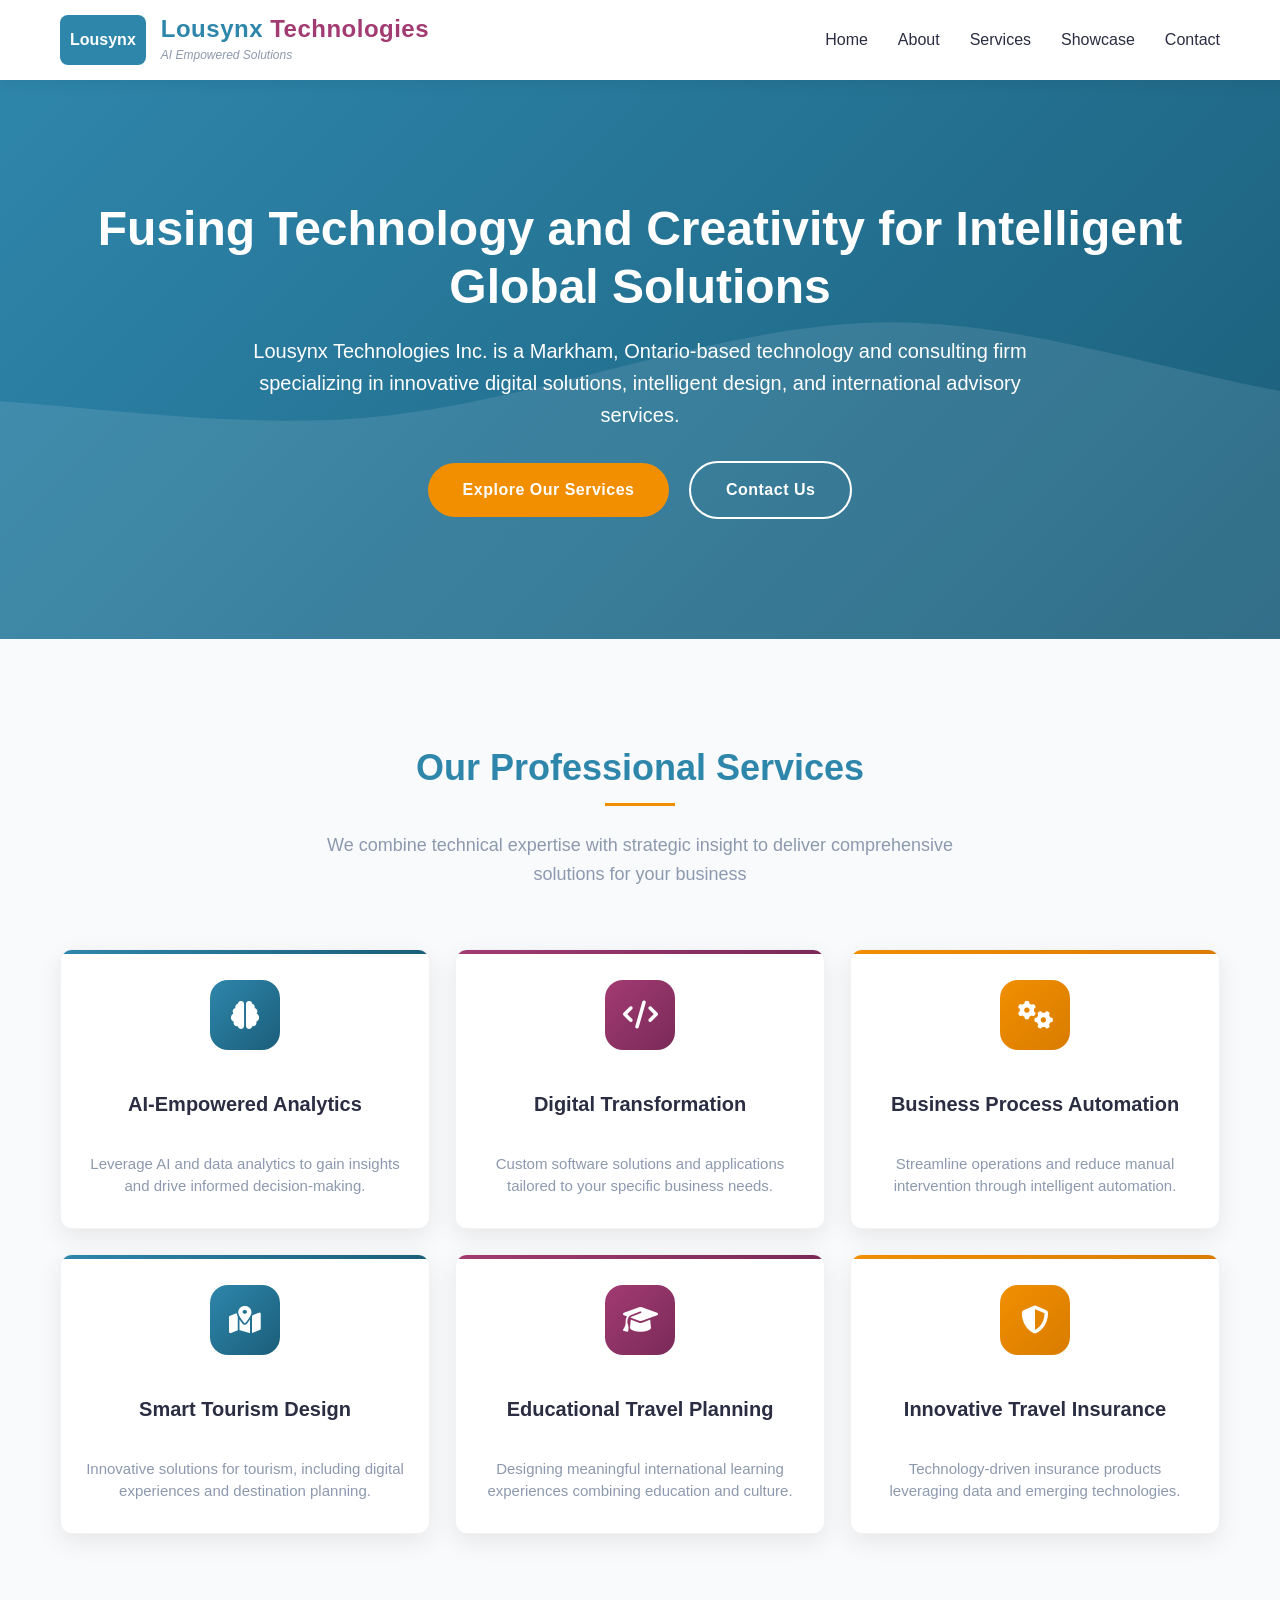
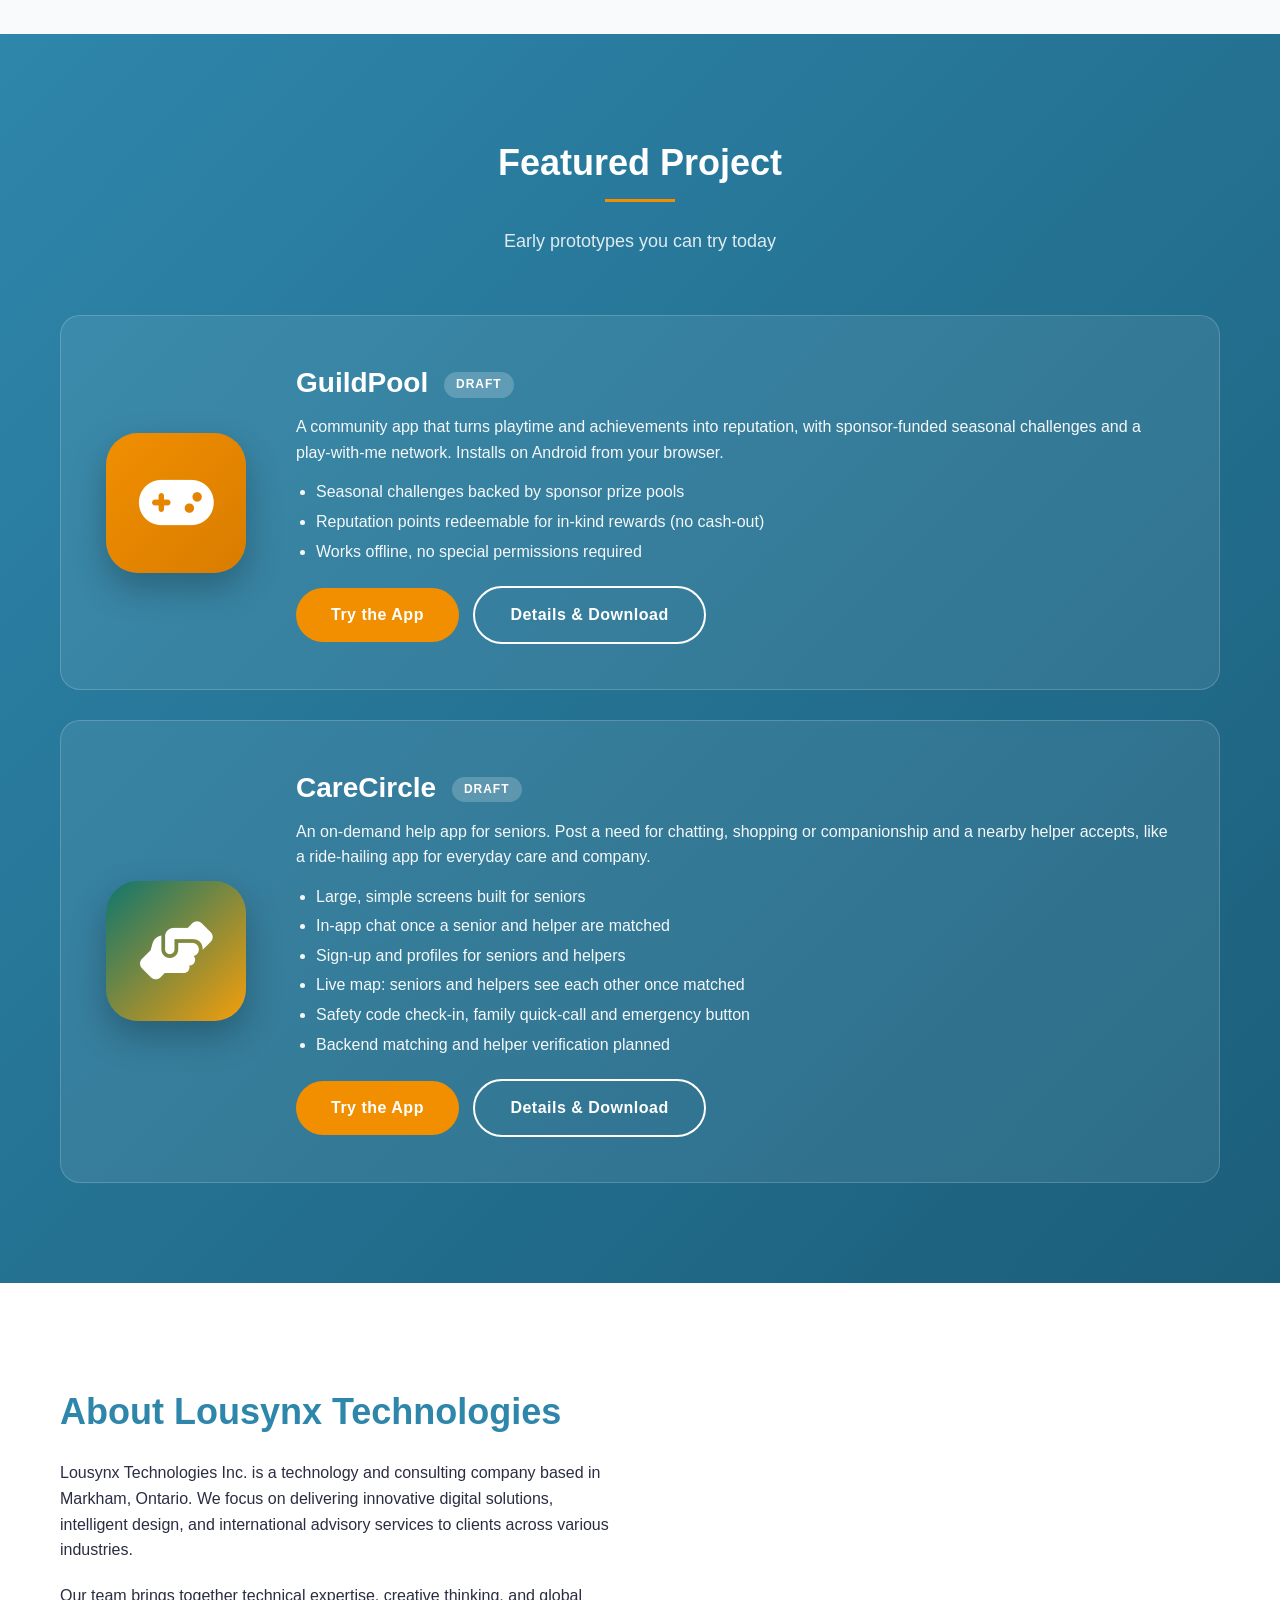
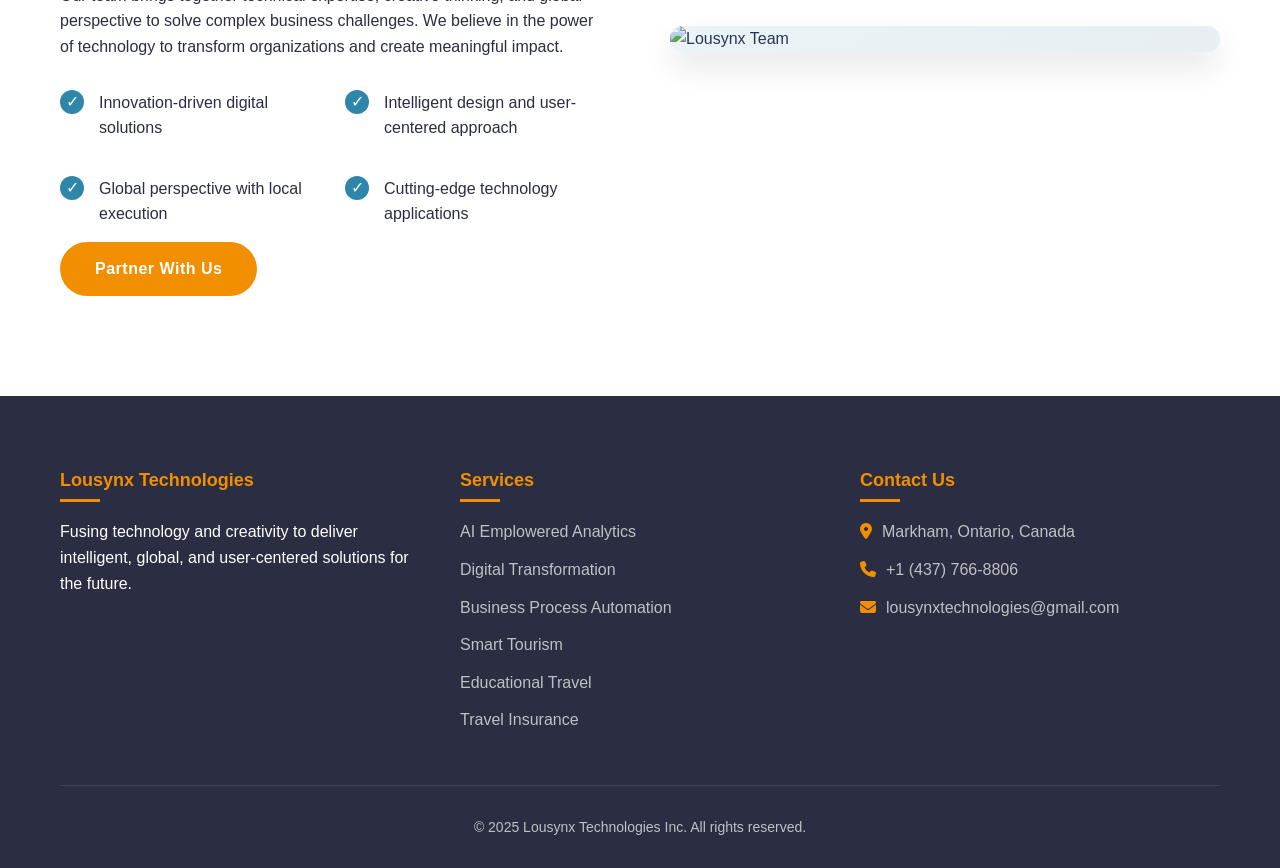
==== index.html @ e3c37345 "CareCircle: add in-app chat between matched seniors and helpers" ====
<!DOCTYPE html>
<html lang="en">
<head>
    <meta charset="UTF-8">
    <meta name="viewport" content="width=device-width, initial-scale=1.0">
    <title>Lousynx Technologies - Innovative Digital Solutions</title>
    <link rel="stylesheet" href="https://cdnjs.cloudflare.com/ajax/libs/font-awesome/6.4.0/css/all.min.css">
    <style>
        :root {
            --primary: #2E86AB;
            --secondary: #A23B72;
            --accent: #F18F01;
            --light: #F7F9FC;
            --dark: #2B2D42;
            --gray: #8D99AE;
            --gradient-1: linear-gradient(135deg, #2E86AB, #1B5E7A);
            --gradient-2: linear-gradient(135deg, #A23B72, #7A2A58);
            --gradient-3: linear-gradient(135deg, #F18F01, #D97C00);
        }
        
        * {
            margin: 0;
            padding: 0;
            box-sizing: border-box;
            font-family: 'Segoe UI', Tahoma, Geneva, Verdana, sans-serif;
        }
        
        body {
            color: var(--dark);
            background-color: var(--light);
            line-height: 1.6;
            overflow-x: hidden;
        }
        
        .container {
            max-width: 1200px;
            margin: 0 auto;
            padding: 0 20px;
        }
        
        /* Navigation */
        header {
            background-color: rgba(255, 255, 255, 0.95);
            box-shadow: 0 2px 15px rgba(0,0,0,0.08);
            position: sticky;
            top: 0;
            z-index: 100;
            backdrop-filter: blur(10px);
        }
        
        .navbar {
            display: flex;
            justify-content: space-between;
            align-items: center;
            padding: 15px 0;
        }
        
        .logo-container {
            display: flex;
            align-items: center;
        }
        
        .logo-img {
            height: 50px;
            width: auto;
            margin-right: 15px;
        }
        
        .logo-text {
            display: flex;
            flex-direction: column;
        }
        
        .logo-text h1 {
            font-size: 24px;
            font-weight: 700;
            color: var(--primary);
            letter-spacing: 0.5px;
            line-height: 1.2;
        }
        
        .logo-text span {
            color: var(--secondary);
        }
        
        .tagline {
            font-size: 12px;
            color: var(--gray);
            font-style: italic;
            margin-top: 2px;
        }
        
        .nav-links {
            display: flex;
            list-style: none;
        }
        
        .nav-links li {
            margin-left: 30px;
        }
        
        .nav-links a {
            text-decoration: none;
            color: var(--dark);
            font-weight: 500;
            transition: color 0.3s;
            position: relative;
        }
        
        .nav-links a:hover {
            color: var(--primary);
        }
        
        .nav-links a::after {
            content: '';
            position: absolute;
            width: 0;
            height: 2px;
            bottom: -5px;
            left: 0;
            background-color: var(--accent);
            transition: width 0.3s;
        }
        
        .nav-links a:hover::after {
            width: 100%;
        }
        
        /* Hero Section */
        .hero {
            background: linear-gradient(135deg, var(--primary), #1B5E7A);
            color: white;
            padding: 120px 0;
            text-align: center;
            position: relative;
            overflow: hidden;
        }
        
        .hero::before {
            content: '';
            position: absolute;
            top: 0;
            left: 0;
            width: 100%;
            height: 100%;
            background: url('data:image/svg+xml;utf8,<svg xmlns="http://www.w3.org/2000/svg" viewBox="0 0 1440 320"><path fill="%23ffffff" fill-opacity="0.1" d="M0,224L48,213.3C96,203,192,181,288,181.3C384,181,480,203,576,192C672,181,768,139,864,138.7C960,139,1056,181,1152,186.7C1248,192,1344,160,1392,144L1440,128L1440,320L1392,320C1344,320,1248,320,1152,320C1056,320,960,320,864,320C768,320,672,320,576,320C480,320,384,320,288,320C192,320,96,320,48,320L0,320Z"></path></svg>');
            background-size: cover;
            background-position: center;
        }
        
        .hero-content {
            position: relative;
            z-index: 2;
        }
        
        .hero h2 {
            font-size: 48px;
            margin-bottom: 20px;
            line-height: 1.2;
            font-weight: 700;
        }
        
        .hero p {
            font-size: 20px;
            max-width: 800px;
            margin: 0 auto 30px;
            font-weight: 300;
        }
        
        .btn {
            display: inline-block;
            background-color: var(--accent);
            color: white;
            padding: 14px 35px;
            border-radius: 30px;
            text-decoration: none;
            font-weight: 600;
            transition: all 0.3s;
            letter-spacing: 0.5px;
            border: none;
            cursor: pointer;
        }
        
        .btn:hover {
            background-color: #D97C00;
            transform: translateY(-3px);
            box-shadow: 0 10px 20px rgba(0,0,0,0.2);
        }
        
        .btn-outline {
            background-color: transparent;
            border: 2px solid white;
            margin-left: 15px;
        }
        
        .btn-outline:hover {
            background-color: white;
            color: var(--primary);
        }
        
        /* Services Section */
        .services-section {
            padding: 100px 0;
            background-color: #f8fafc;
        }
        
        .section-title {
            text-align: center;
            margin-bottom: 60px;
        }
        
        .section-title h2 {
            font-size: 36px;
            color: var(--primary);
            margin-bottom: 15px;
            position: relative;
            display: inline-block;
        }
        
        .section-title h2::after {
            content: '';
            position: absolute;
            width: 70px;
            height: 3px;
            background-color: var(--accent);
            bottom: -10px;
            left: 50%;
            transform: translateX(-50%);
        }
        
        .section-title p {
            color: var(--gray);
            max-width: 700px;
            margin: 20px auto 0;
            font-size: 18px;
        }
        
        .services-grid {
            display: grid;
            grid-template-columns: repeat(auto-fit, minmax(280px, 1fr));
            gap: 25px;
        }
        
        .service-card {
            background: white;
            border-radius: 12px;
            padding: 30px 25px;
            box-shadow: 0 8px 25px rgba(0,0,0,0.08);
            transition: all 0.4s ease;
            position: relative;
            overflow: hidden;
            border: 1px solid rgba(0,0,0,0.05);
            text-align: center;
            height: 280px;
            display: flex;
            flex-direction: column;
            justify-content: space-between;
        }
        
        .service-card::before {
            content: '';
            position: absolute;
            top: 0;
            left: 0;
            width: 100%;
            height: 4px;
            background: var(--gradient-1);
        }
        
        .service-card:nth-child(2)::before {
            background: var(--gradient-2);
        }
        
        .service-card:nth-child(3)::before {
            background: var(--gradient-3);
        }
        
        .service-card:nth-child(4)::before {
            background: var(--gradient-1);
        }
        
        .service-card:nth-child(5)::before {
            background: var(--gradient-2);
        }
        
        .service-card:nth-child(6)::before {
            background: var(--gradient-3);
        }
        
        .service-card:hover {
            transform: translateY(-10px);
            box-shadow: 0 15px 35px rgba(0,0,0,0.15);
        }
        
        .service-icon {
            width: 70px;
            height: 70px;
            border-radius: 18px;
            display: flex;
            align-items: center;
            justify-content: center;
            margin: 0 auto 20px;
            background: var(--gradient-1);
            color: white;
            font-size: 28px;
        }
        
        .service-card:nth-child(2) .service-icon {
            background: var(--gradient-2);
        }
        
        .service-card:nth-child(3) .service-icon {
            background: var(--gradient-3);
        }
        
        .service-card:nth-child(4) .service-icon {
            background: var(--gradient-1);
        }
        
        .service-card:nth-child(5) .service-icon {
            background: var(--gradient-2);
        }
        
        .service-card:nth-child(6) .service-icon {
            background: var(--gradient-3);
        }
        
        .service-card h3 {
            font-size: 20px;
            color: var(--dark);
            margin-bottom: 15px;
        }
        
        .service-card p {
            color: var(--gray);
            font-size: 15px;
            line-height: 1.5;
        }
        
        /* Showcase Section */
        .showcase-section {
            padding: 100px 0;
            background: var(--gradient-1);
            color: white;
        }

        .showcase-card {
            display: flex;
            align-items: center;
            gap: 50px;
            background: rgba(255,255,255,0.08);
            border: 1px solid rgba(255,255,255,0.18);
            border-radius: 20px;
            padding: 45px;
        }

        .showcase-icon {
            flex: 0 0 140px;
            height: 140px;
            border-radius: 32px;
            background: var(--gradient-3);
            display: flex;
            align-items: center;
            justify-content: center;
            font-size: 60px;
            box-shadow: 0 15px 35px rgba(0,0,0,0.25);
        }

        .showcase-card + .showcase-card { margin-top: 30px; }
        .showcase-icon.alt { background: linear-gradient(135deg, #0f766e, #f59e0b); }

        .showcase-text h3 { font-size: 28px; margin-bottom: 8px; }
        .showcase-text .badge {
            display: inline-block;
            font-size: 12px;
            padding: 3px 12px;
            border-radius: 20px;
            background: rgba(255,255,255,0.2);
            margin-left: 8px;
            vertical-align: middle;
            letter-spacing: 1px;
        }
        .showcase-text p { margin-bottom: 14px; opacity: 0.95; }
        .showcase-text ul { margin: 0 0 22px 20px; opacity: 0.95; }
        .showcase-text li { margin-bottom: 4px; }
        .showcase-text .btn-outline { margin-left: 10px; }

        @media (max-width: 768px) {
            .showcase-card { flex-direction: column; text-align: center; padding: 30px 22px; gap: 25px; }
            .showcase-text ul { text-align: left; }
            .showcase-text .btn-outline { margin: 10px 0 0; }
        }

        /* About Section */
        .about-section {
            background-color: white;
            padding: 100px 0;
        }
        
        .about-content {
            display: grid;
            grid-template-columns: 1fr 1fr;
            gap: 60px;
            align-items: center;
        }
        
        .about-text h2 {
            font-size: 36px;
            color: var(--primary);
            margin-bottom: 20px;
        }
        
        .about-text p {
            margin-bottom: 20px;
            color: var(--dark);
        }
        
        .about-features {
            margin-top: 30px;
            display: grid;
            grid-template-columns: repeat(2, 1fr);
            gap: 20px;
        }
        
        .feature-item {
            display: flex;
            align-items: flex-start;
            margin-bottom: 15px;
        }
        
        .feature-icon {
            background-color: var(--primary);
            color: white;
            width: 24px;
            height: 24px;
            border-radius: 50%;
            display: flex;
            align-items: center;
            justify-content: center;
            margin-right: 15px;
            flex-shrink: 0;
        }
        
        .about-image {
            border-radius: 16px;
            overflow: hidden;
            box-shadow: 0 15px 30px rgba(0,0,0,0.1);
            position: relative;
        }
        
        .about-image::before {
            content: '';
            position: absolute;
            top: 0;
            left: 0;
            width: 100%;
            height: 100%;
            background: var(--gradient-1);
            opacity: 0.1;
            z-index: 1;
        }
        
        .about-image img {
            width: 100%;
            height: auto;
            display: block;
            transition: transform 0.5s;
        }
        
        .about-image:hover img {
            transform: scale(1.05);
        }
        
        /* Footer */
        footer {
            background-color: var(--dark);
            color: white;
            padding: 70px 0 30px;
        }
        
        .footer-content {
            display: grid;
            grid-template-columns: repeat(auto-fit, minmax(200px, 1fr));
            gap: 40px;
            margin-bottom: 40px;
        }
        
        .footer-column h3 {
            font-size: 18px;
            margin-bottom: 25px;
            position: relative;
            color: var(--accent);
        }
        
        .footer-column h3::after {
            content: '';
            position: absolute;
            left: 0;
            bottom: -8px;
            width: 40px;
            height: 3px;
            background-color: var(--accent);
        }
        
        .footer-column ul {
            list-style: none;
        }
        
        .footer-column ul li {
            margin-bottom: 12px;
        }
        
        .footer-column a {
            color: #bdc1c6;
            text-decoration: none;
            transition: color 0.3s;
        }
        
        .footer-column a:hover {
            color: white;
        }
        
        .contact-info {
            color: #bdc1c6;
        }
        
        .contact-info li {
            display: flex;
            align-items: flex-start;
        }
        
        .contact-icon {
            margin-right: 10px;
            color: var(--accent);
        }
        
        .social-links {
            display: flex;
            margin-top: 20px;
        }
        
        .social-links a {
            display: flex;
            align-items: center;
            justify-content: center;
            width: 36px;
            height: 36px;
            border-radius: 50%;
            background-color: rgba(255,255,255,0.1);
            margin-right: 10px;
            transition: all 0.3s;
        }
        
        .social-links a:hover {
            background-color: var(--accent);
            transform: translateY(-3px);
        }
        
        .copyright {
            text-align: center;
            padding-top: 30px;
            border-top: 1px solid rgba(255,255,255,0.1);
            color: #bdc1c6;
            font-size: 14px;
        }
        
        /* Responsive Design */
        @media (max-width: 1200px) {
            .services-grid {
                grid-template-columns: repeat(3, 1fr);
            }
        }
        
        @media (max-width: 992px) {
            .about-content {
                grid-template-columns: 1fr;
                gap: 40px;
            }
            
            .about-image {
                order: -1;
            }
            
            .services-grid {
                grid-template-columns: repeat(2, 1fr);
            }
        }
        
        @media (max-width: 768px) {
            .navbar {
                flex-direction: column;
            }
            
            .logo-container {
                margin-bottom: 15px;
            }
            
            .nav-links {
                margin-top: 15px;
                flex-wrap: wrap;
                justify-content: center;
            }
            
            .nav-links li {
                margin: 0 10px 10px;
            }
            
            .hero h2 {
                font-size: 36px;
            }
            
            .hero p {
                font-size: 18px;
            }
            
            .btn-container {
                display: flex;
                flex-direction: column;
                align-items: center;
            }
            
            .btn-outline {
                margin-left: 0;
                margin-top: 15px;
            }
            
            .services-grid {
                grid-template-columns: 1fr;
            }
            
            .about-features {
                grid-template-columns: 1fr;
            }
            
            .service-card {
                height: auto;
                min-height: 260px;
            }
        }
    </style>
</head>
<body>
    <!-- Navigation -->
    <header>
        <div class="container">
            <nav class="navbar">
                <div class="logo-container">
                    <!-- Logo placeholder - replace with your actual logo -->
                    <div class="logo-img" style="background-color: var(--primary); color: white; display: flex; align-items: center; justify-content: center; font-weight: bold; border-radius: 8px;">
                        <!-- This is a placeholder for your logo -->
                        <span style="padding: 10px;">Lousynx</span>
                    </div>
                    <div class="logo-text">
                        <h1>Lousynx <span>Technologies</span></h1>
                        <div class="tagline">AI Empowered Solutions</div>
                    </div>
                </div>
                <ul class="nav-links">
                    <li><a href="#home">Home</a></li>
                    <li><a href="#about">About</a></li>
                    <li><a href="#services">Services</a></li>
                    <li><a href="#showcase">Showcase</a></li>
                    <li><a href="#contact">Contact</a></li>
                </ul>
            </nav>
        </div>
    </header>

    <!-- Hero Section -->
    <section class="hero" id="home">
        <div class="container">
            <div class="hero-content">
                <h2>Fusing Technology and Creativity for Intelligent Global Solutions</h2>
                <p>Lousynx Technologies Inc. is a Markham, Ontario-based technology and consulting firm specializing in innovative digital solutions, intelligent design, and international advisory services.</p>
                <div class="btn-container">
                    <a href="#services" class="btn">Explore Our Services</a>
                    <a href="#contact" class="btn btn-outline">Contact Us</a>
                </div>
            </div>
        </div>
    </section>

    <!-- Services Section -->
    <section class="services-section" id="services">
        <div class="container">
            <div class="section-title">
                <h2>Our Professional Services</h2>
                <p>We combine technical expertise with strategic insight to deliver comprehensive solutions for your business</p>
            </div>
            <div class="services-grid">
                  <div class="service-card">
                    <div class="service-icon">
                        <i class="fas fa-brain"></i>
                    </div>
                    <h3>AI-Empowered Analytics</h3>
                    <p>Leverage AI and data analytics to gain insights and drive informed decision-making.</p>
                </div>               

                <div class="service-card">
                    <div class="service-icon">
                        <i class="fas fa-code"></i>
                    </div>
                    <h3>Digital Transformation</h3>
                    <p>Custom software solutions and applications tailored to your specific business needs.</p>
                </div>
                <div class="service-card">
                    <div class="service-icon">
                        <i class="fas fa-cogs"></i>
                    </div>
                    <h3>Business Process Automation</h3>
                    <p>Streamline operations and reduce manual intervention through intelligent automation.</p>
                </div>
               
                <div class="service-card">
                    <div class="service-icon">
                        <i class="fas fa-map-marked-alt"></i>
                    </div>
                    <h3>Smart Tourism Design</h3>
                    <p>Innovative solutions for tourism, including digital experiences and destination planning.</p>
                </div>
                <div class="service-card">
                    <div class="service-icon">
                        <i class="fas fa-graduation-cap"></i>
                    </div>
                    <h3>Educational Travel Planning</h3>
                    <p>Designing meaningful international learning experiences combining education and culture.</p>
                </div>
                <div class="service-card">
                    <div class="service-icon">
                        <i class="fas fa-shield-alt"></i>
                    </div>
                    <h3>Innovative Travel Insurance</h3>
                    <p>Technology-driven insurance products leveraging data and emerging technologies.</p>
                </div>
            </div>
        </div>
    </section>

    <!-- Showcase Section -->
    <section class="showcase-section" id="showcase">
        <div class="container">
            <div class="section-title">
                <h2 style="color:white">Featured Project</h2>
                <p style="color:rgba(255,255,255,0.85)">Early prototypes you can try today</p>
            </div>
            <div class="showcase-card">
                <div class="showcase-icon"><i class="fas fa-gamepad"></i></div>
                <div class="showcase-text">
                    <h3>GuildPool <span class="badge">DRAFT</span></h3>
                    <p>A community app that turns playtime and achievements into reputation, with sponsor-funded seasonal challenges and a play-with-me network. Installs on Android from your browser.</p>
                    <ul>
                        <li>Seasonal challenges backed by sponsor prize pools</li>
                        <li>Reputation points redeemable for in-kind rewards (no cash-out)</li>
                        <li>Works offline, no special permissions required</li>
                    </ul>
                    <a href="guildpool/app.html" class="btn">Try the App</a>
                    <a href="guildpool/" class="btn btn-outline">Details &amp; Download</a>
                </div>
            </div>
            <div class="showcase-card">
                <div class="showcase-icon alt"><i class="fas fa-hands-helping"></i></div>
                <div class="showcase-text">
                    <h3>CareCircle <span class="badge">DRAFT</span></h3>
                    <p>An on-demand help app for seniors. Post a need for chatting, shopping or companionship and a nearby helper accepts, like a ride-hailing app for everyday care and company.</p>
                    <ul>
                        <li>Large, simple screens built for seniors</li>
                        <li>In-app chat once a senior and helper are matched</li>
                        <li>Sign-up and profiles for seniors and helpers</li>
                        <li>Live map: seniors and helpers see each other once matched</li>
                        <li>Safety code check-in, family quick-call and emergency button</li>
                        <li>Backend matching and helper verification planned</li>
                    </ul>
                    <a href="carecircle/app.html" class="btn">Try the App</a>
                    <a href="carecircle/" class="btn btn-outline">Details &amp; Download</a>
                </div>
            </div>
        </div>
    </section>

    <!-- About Section -->
    <section class="about-section" id="about">
        <div class="container">
            <div class="about-content">
                <div class="about-text">
                    <h2>About Lousynx Technologies</h2>
                    <p>Lousynx Technologies Inc. is a technology and consulting company based in Markham, Ontario. We focus on delivering innovative digital solutions, intelligent design, and international advisory services to clients across various industries.</p>
                    <p>Our team brings together technical expertise, creative thinking, and global perspective to solve complex business challenges. We believe in the power of technology to transform organizations and create meaningful impact.</p>
                    
                    <div class="about-features">
                        <div class="feature-item">
                            <div class="feature-icon">✓</div>
                            <div>Innovation-driven digital solutions</div>
                        </div>
                        <div class="feature-item">
                            <div class="feature-icon">✓</div>
                            <div>Intelligent design and user-centered approach</div>
                        </div>
                        <div class="feature-item">
                            <div class="feature-icon">✓</div>
                            <div>Global perspective with local execution</div>
                        </div>
                        <div class="feature-item">
                            <div class="feature-icon">✓</div>
                            <div>Cutting-edge technology applications</div>
                        </div>
                    </div>
                    
                    <a href="#contact" class="btn">Partner With Us</a>
                </div>
                <div class="about-image">
                    <img src="https://images.unsplash.com/photo-1522071820081-009f0129c71c?ixlib=rb-4.0.3&ixid=M3wxMjA3fDB8MHxwaG90by1wYWdlfHx8fGVufDB8fHx8fA%3D%3D&auto=format&fit=crop&w=1200&q=80" alt="Lousynx Team">
                </div>
            </div>
        </div>
    </section>

    <!-- Footer -->
    <footer id="contact">
        <div class="container">
            <div class="footer-content">
                <div class="footer-column">
                    <h3>Lousynx Technologies</h3>
                    <p>Fusing technology and creativity to deliver intelligent, global, and user-centered solutions for the future.</p>
                  <!-- 暂时隐藏social links
                          <div class="social-links">
                         <a href="#"><i class="fab fa-linkedin-in"></i></a>
                         <a href="#"><i class="fab fa-twitter"></i></a>
                         <a href="#"><i class="fab fa-facebook-f"></i></a>
                        <a href="#"><i class="fab fa-instagram"></i></a>
                    </div>
                 -->
                </div>
                <div class="footer-column">
                    <h3>Services</h3>
                    <ul>
                        <li><a href="#">AI Emplowered Analytics</a></li>
                       <li><a href="#">Digital Transformation</a></li>
                        <li><a href="#">Business Process Automation</a></li>                        
                        <li><a href="#">Smart Tourism</a></li>
                        <li><a href="#">Educational Travel</a></li>
                        <li><a href="#">Travel Insurance</a></li>
                    </ul>
                </div>
                <div class="footer-column">
                    <h3>Contact Us</h3>
                    <ul class="contact-info">
                        <li>
                            <span class="contact-icon"><i class="fas fa-map-marker-alt"></i></span>
                            <span>Markham, Ontario, Canada</span>
                        </li>
                        <li>
                            <span class="contact-icon"><i class="fas fa-phone"></i></span>
                            <span>+1 (437) 766-8806</span>
                        </li>
                        <li>
                            <span class="contact-icon"><i class="fas fa-envelope"></i></span>
                            <span>lousynxtechnologies@gmail.com</span>
                        </li>
                    </ul>
                </div>
            </div>
            <div class="copyright">
                <p>&copy; 2025 Lousynx Technologies Inc. All rights reserved.</p>
            </div>
        </div>
    </footer>
</body>
</html>
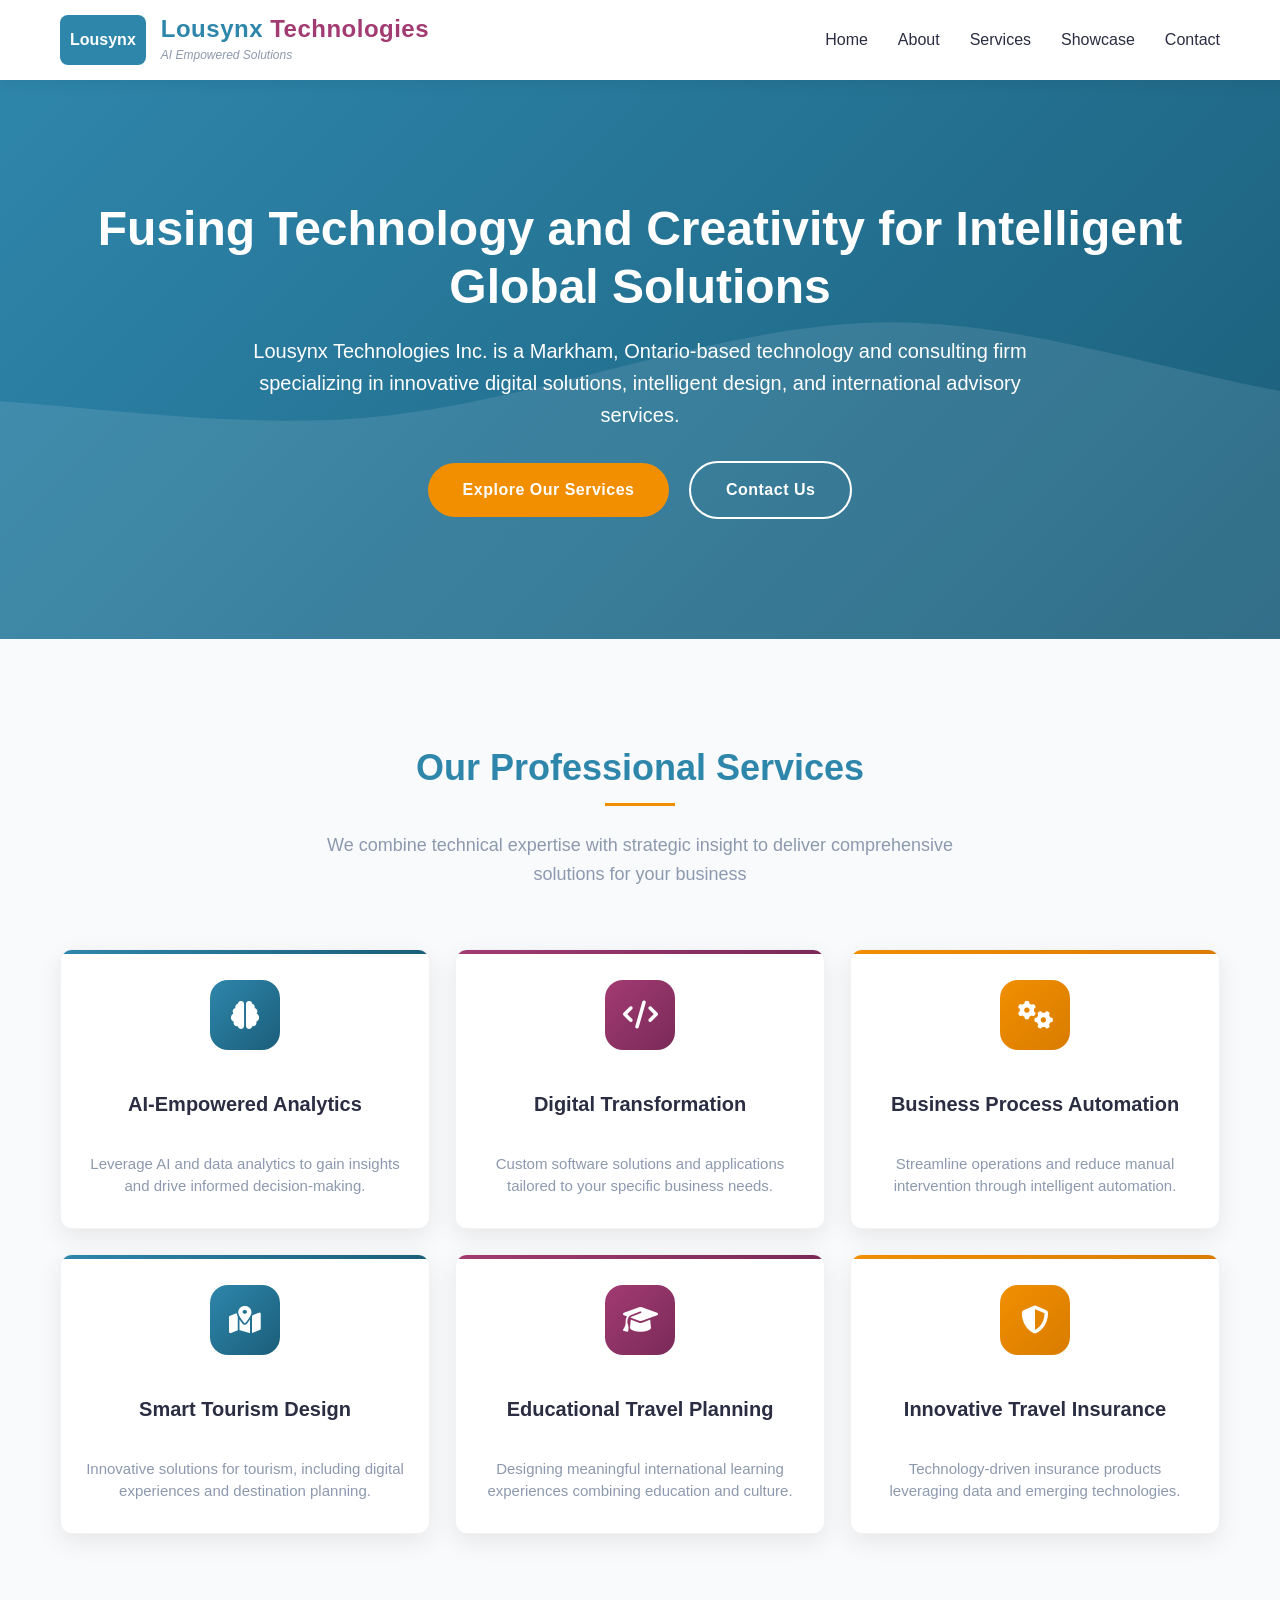
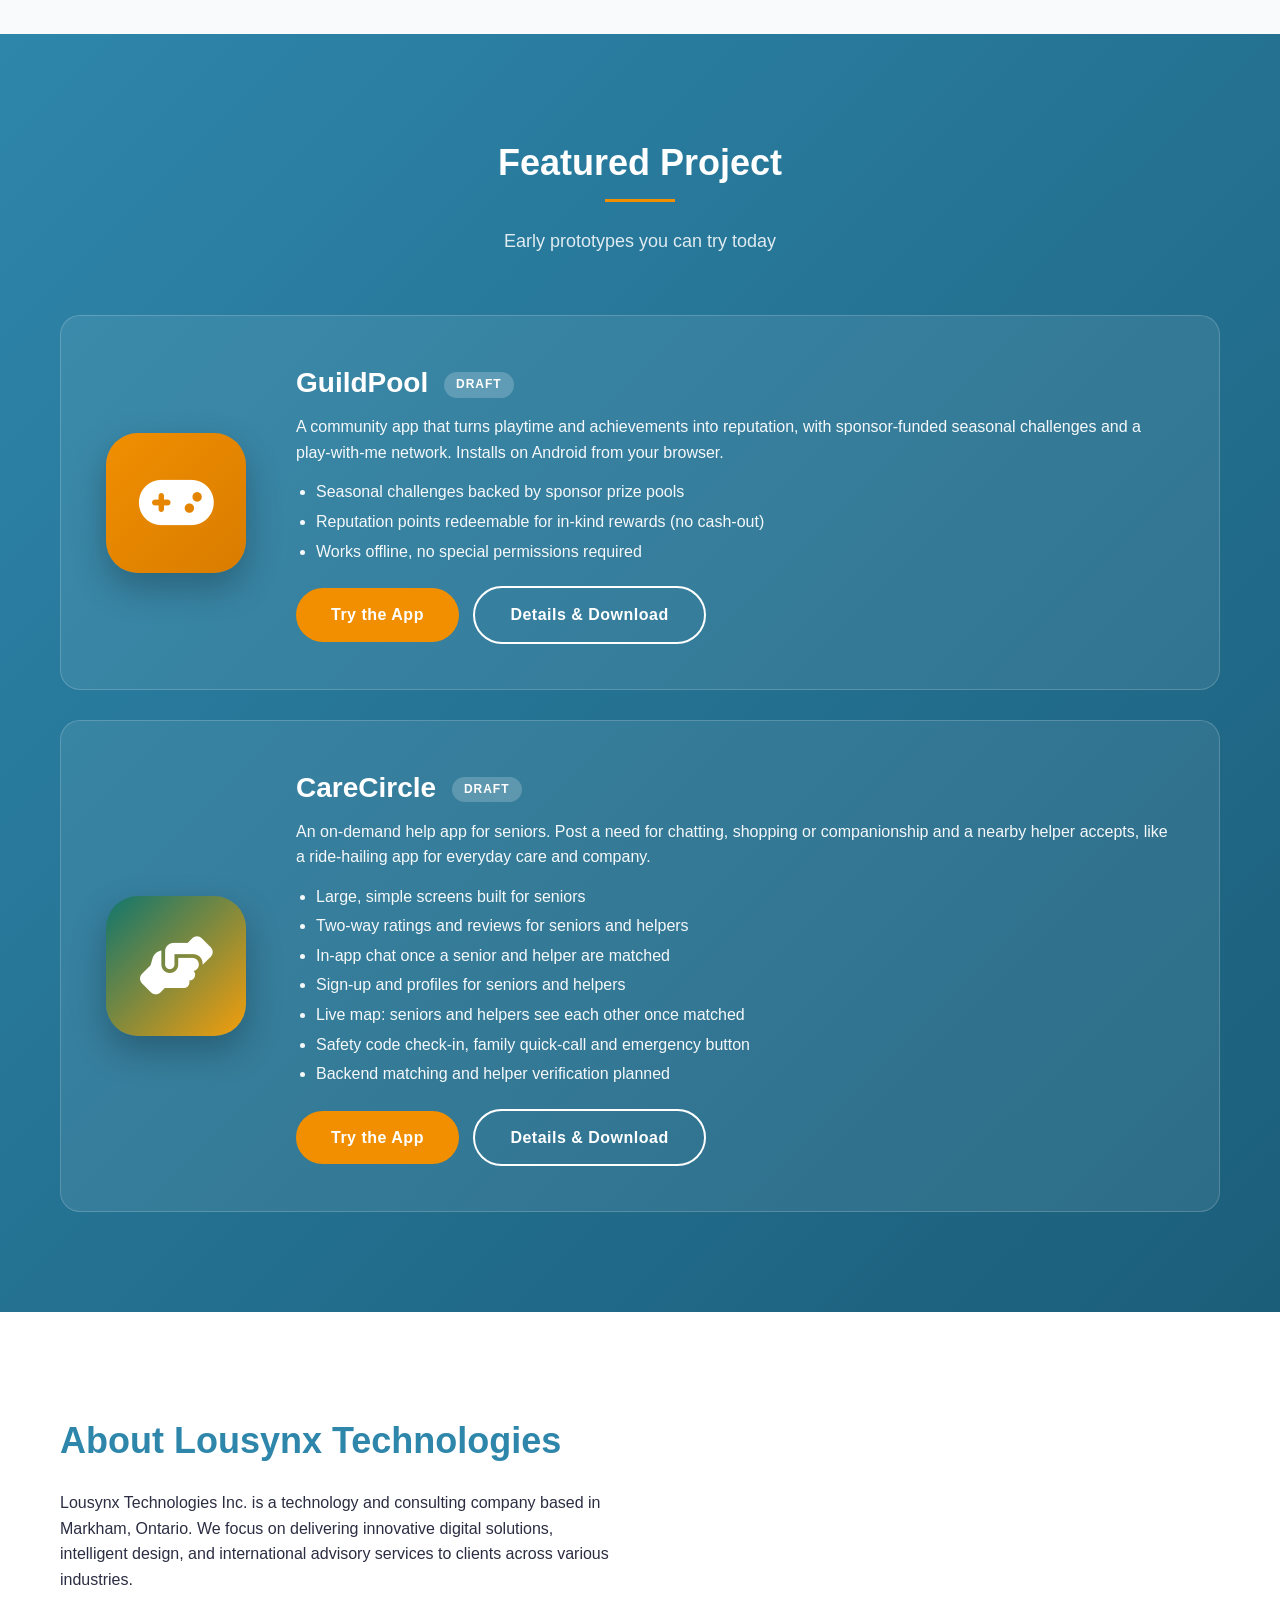
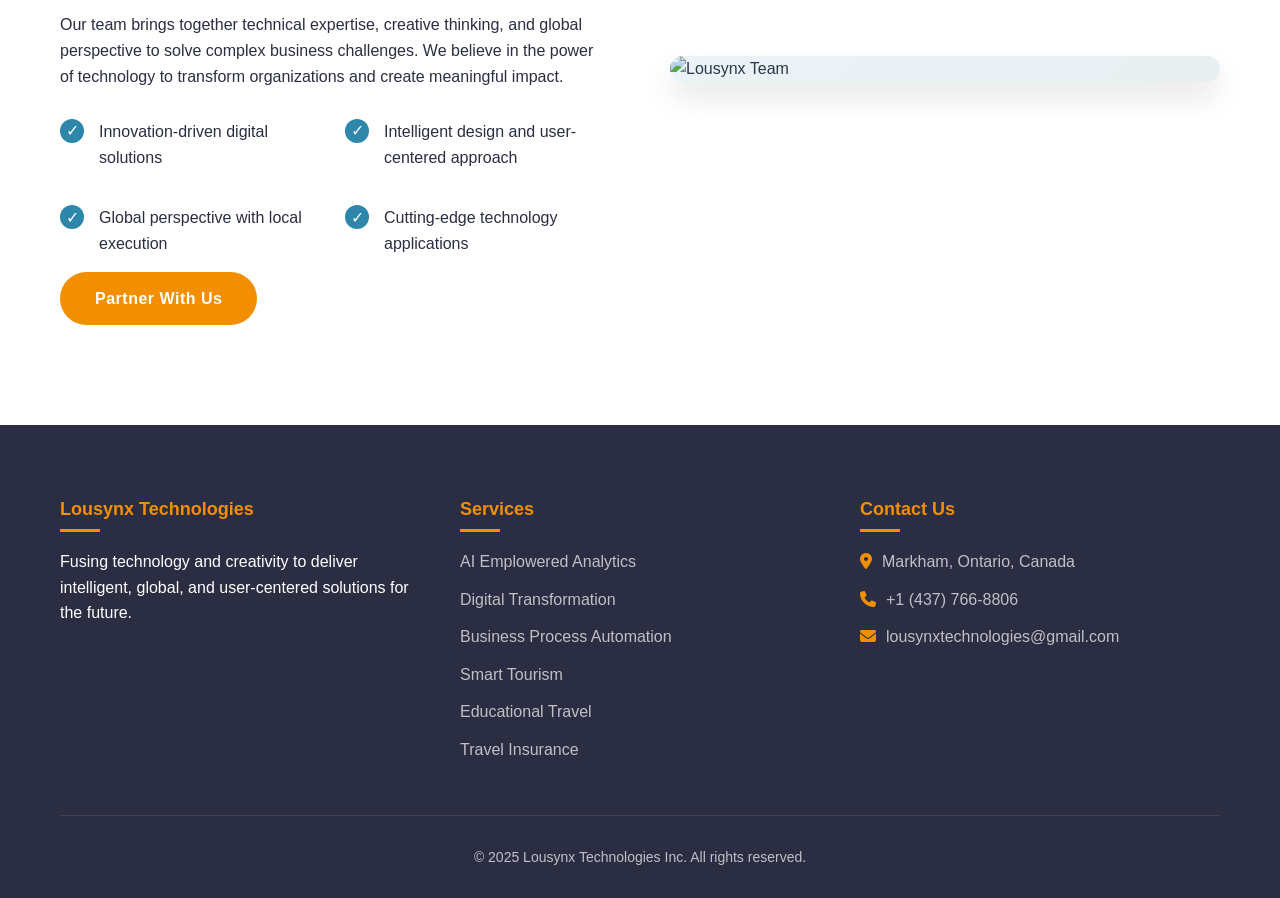
==== commit bcce4037: "CareCircle: add two-way reviews (helper ratings for seniors, requester ratings for helpers)" ====
--- a/index.html
+++ b/index.html
@@ -764,6 +764,7 @@
                     <p>An on-demand help app for seniors. Post a need for chatting, shopping or companionship and a nearby helper accepts, like a ride-hailing app for everyday care and company.</p>
                     <ul>
                         <li>Large, simple screens built for seniors</li>
+                        <li>Two-way ratings and reviews for seniors and helpers</li>
                         <li>In-app chat once a senior and helper are matched</li>
                         <li>Sign-up and profiles for seniors and helpers</li>
                         <li>Live map: seniors and helpers see each other once matched</li>
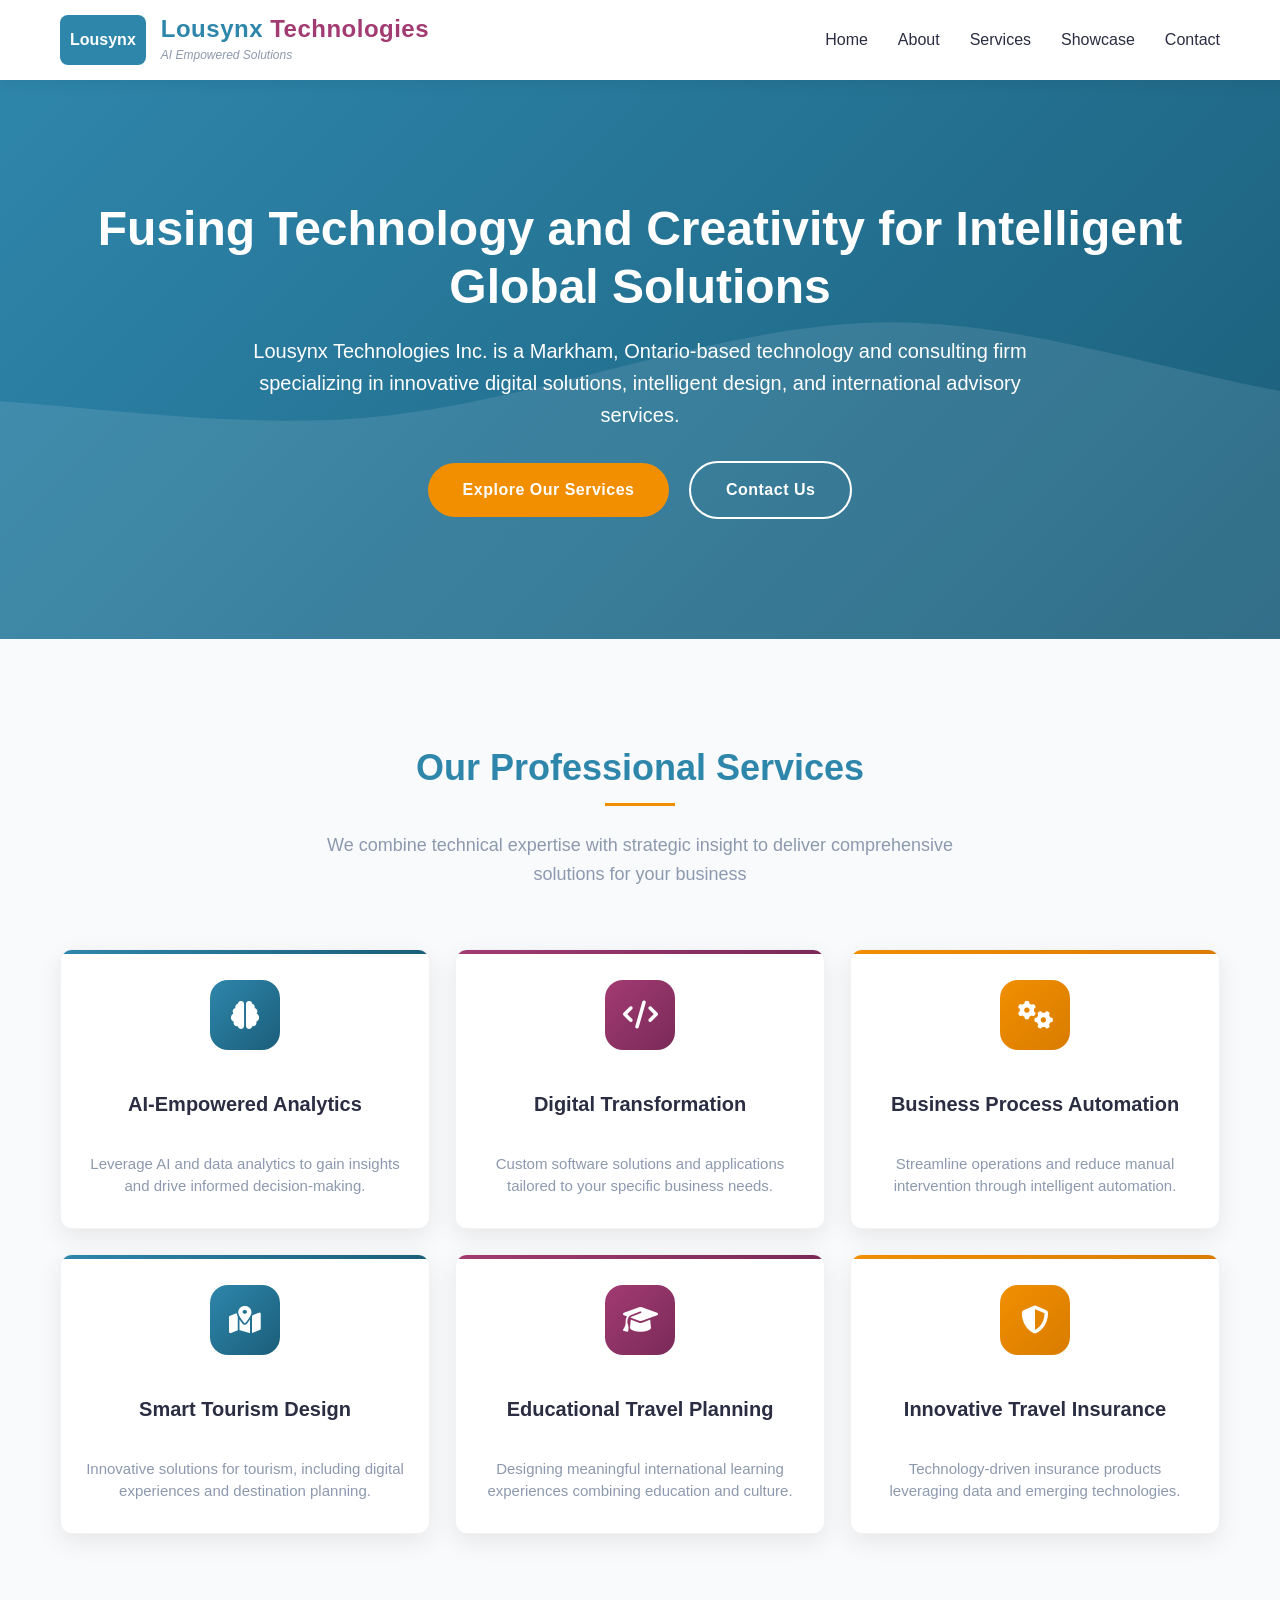
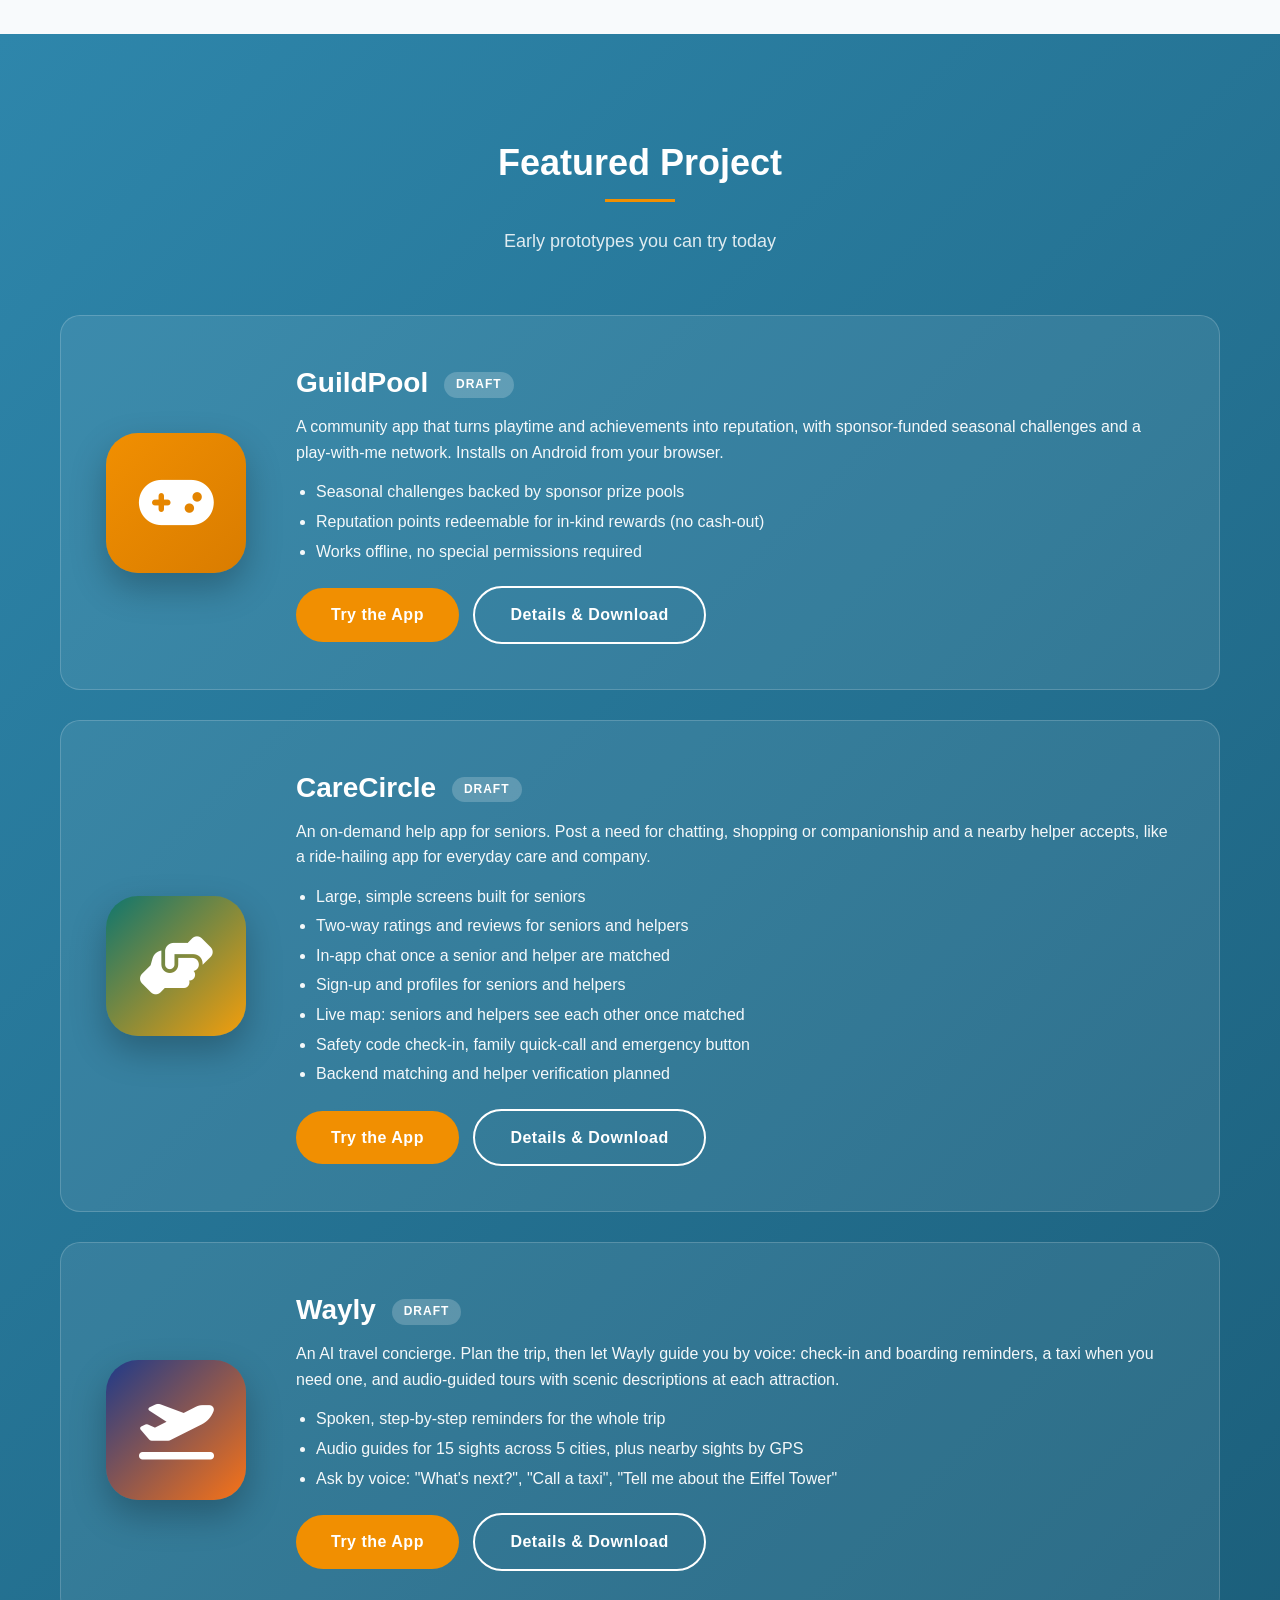
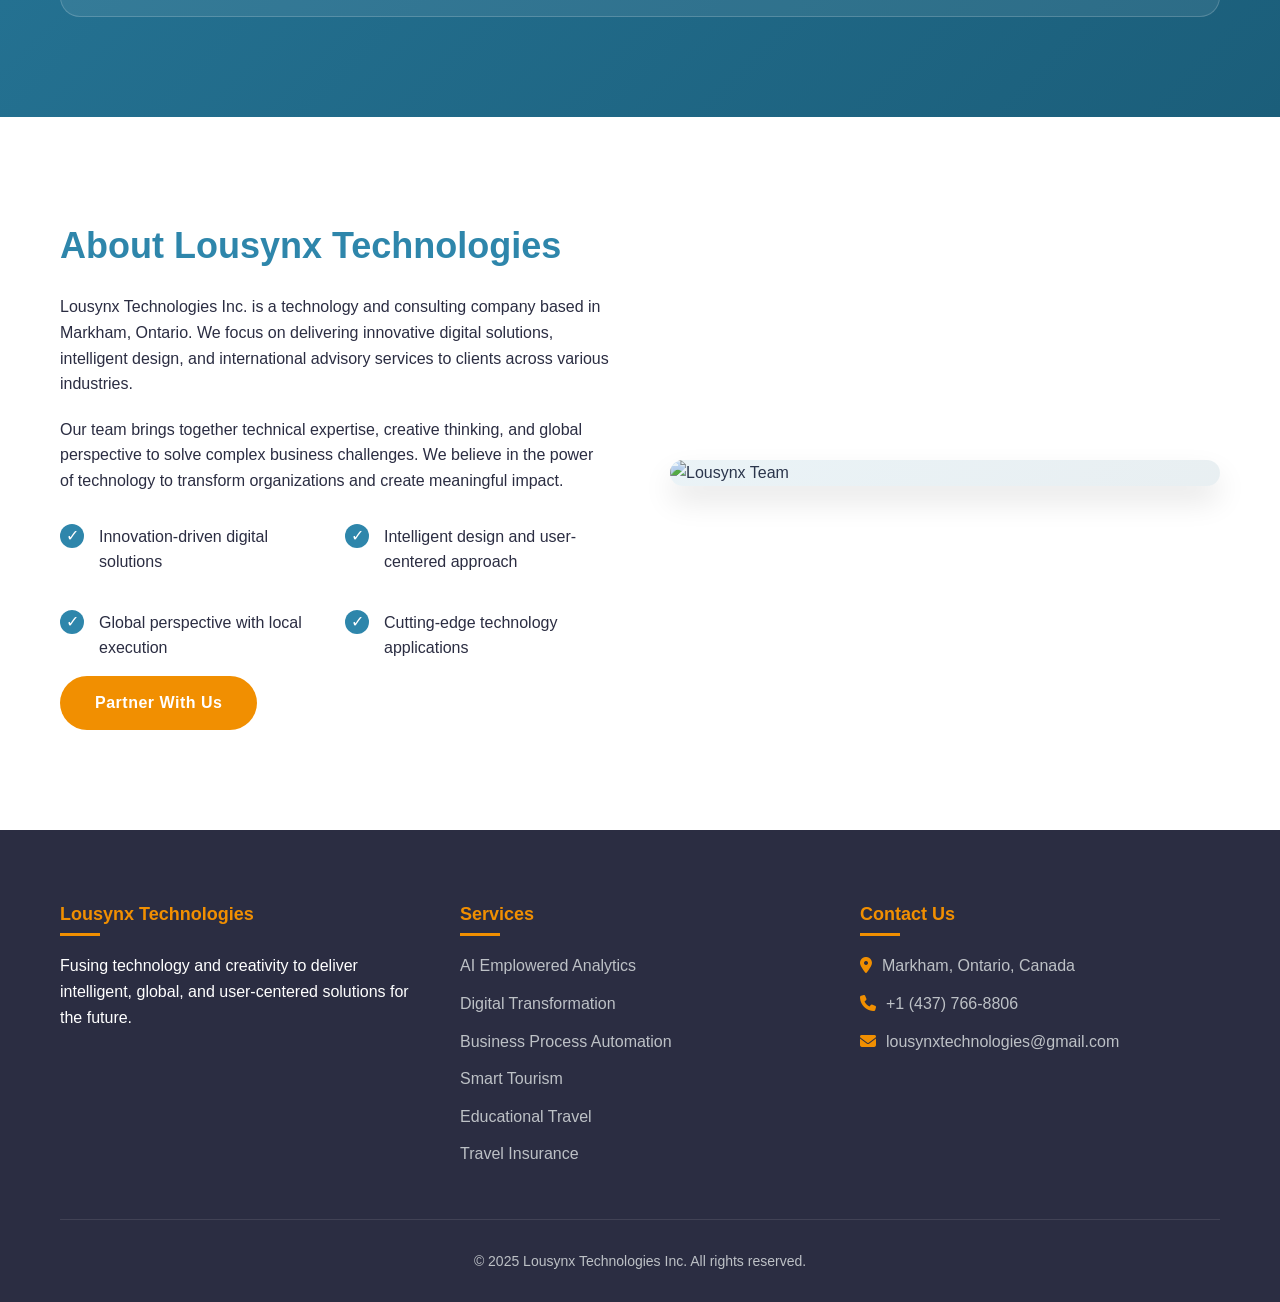
==== commit 48cbef99: "Add Wayly (AI Travel Concierge) draft app and third showcase card" ====
--- a/index.html
+++ b/index.html
@@ -368,6 +368,7 @@
 
         .showcase-card + .showcase-card { margin-top: 30px; }
         .showcase-icon.alt { background: linear-gradient(135deg, #0f766e, #f59e0b); }
+        .showcase-icon.alt2 { background: linear-gradient(135deg, #1e3a8a, #f97316); }
 
         .showcase-text h3 { font-size: 28px; margin-bottom: 8px; }
         .showcase-text .badge {
@@ -773,6 +774,20 @@
                     </ul>
                     <a href="carecircle/app.html" class="btn">Try the App</a>
                     <a href="carecircle/" class="btn btn-outline">Details &amp; Download</a>
+                </div>
+            </div>
+            <div class="showcase-card">
+                <div class="showcase-icon alt2"><i class="fas fa-plane-departure"></i></div>
+                <div class="showcase-text">
+                    <h3>Wayly <span class="badge">DRAFT</span></h3>
+                    <p>An AI travel concierge. Plan the trip, then let Wayly guide you by voice: check-in and boarding reminders, a taxi when you need one, and audio-guided tours with scenic descriptions at each attraction.</p>
+                    <ul>
+                        <li>Spoken, step-by-step reminders for the whole trip</li>
+                        <li>Audio guides for 15 sights across 5 cities, plus nearby sights by GPS</li>
+                        <li>Ask by voice: "What's next?", "Call a taxi", "Tell me about the Eiffel Tower"</li>
+                    </ul>
+                    <a href="wayly/app.html" class="btn">Try the App</a>
+                    <a href="wayly/" class="btn btn-outline">Details &amp; Download</a>
                 </div>
             </div>
         </div>
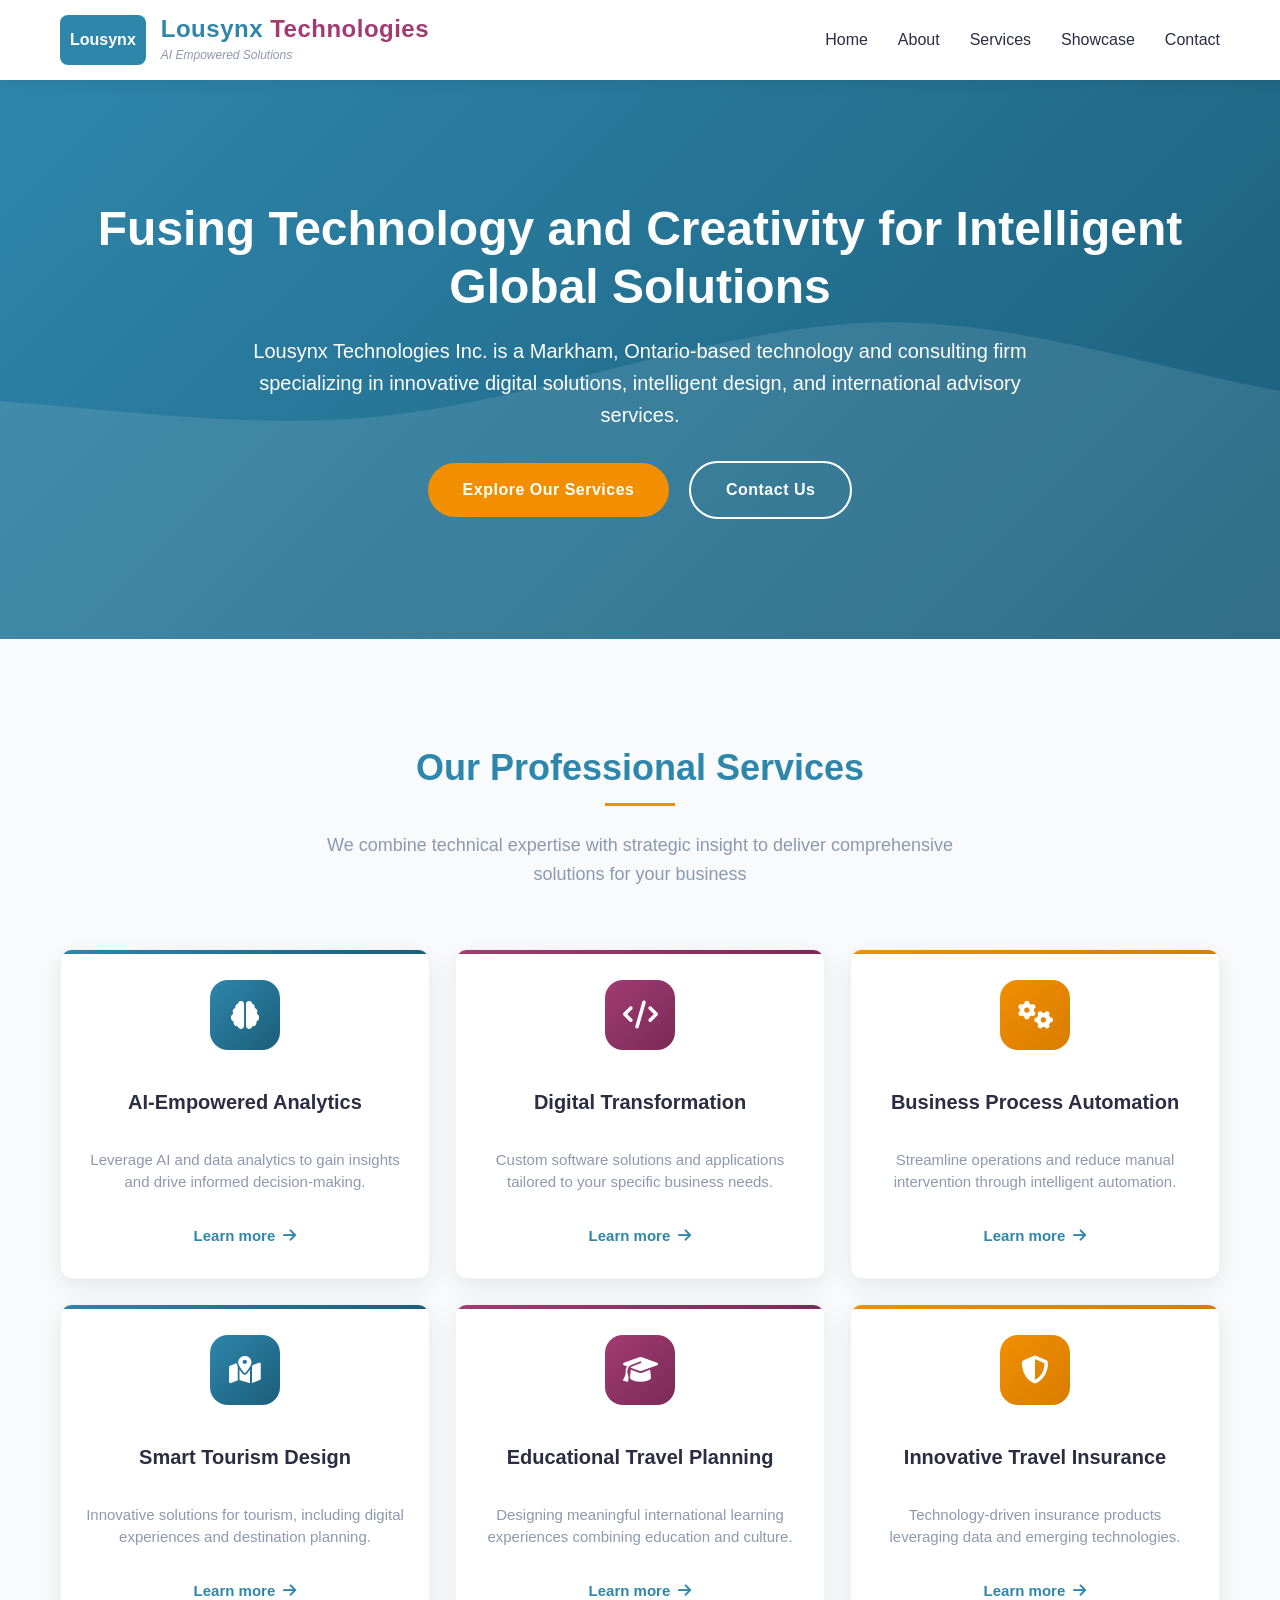
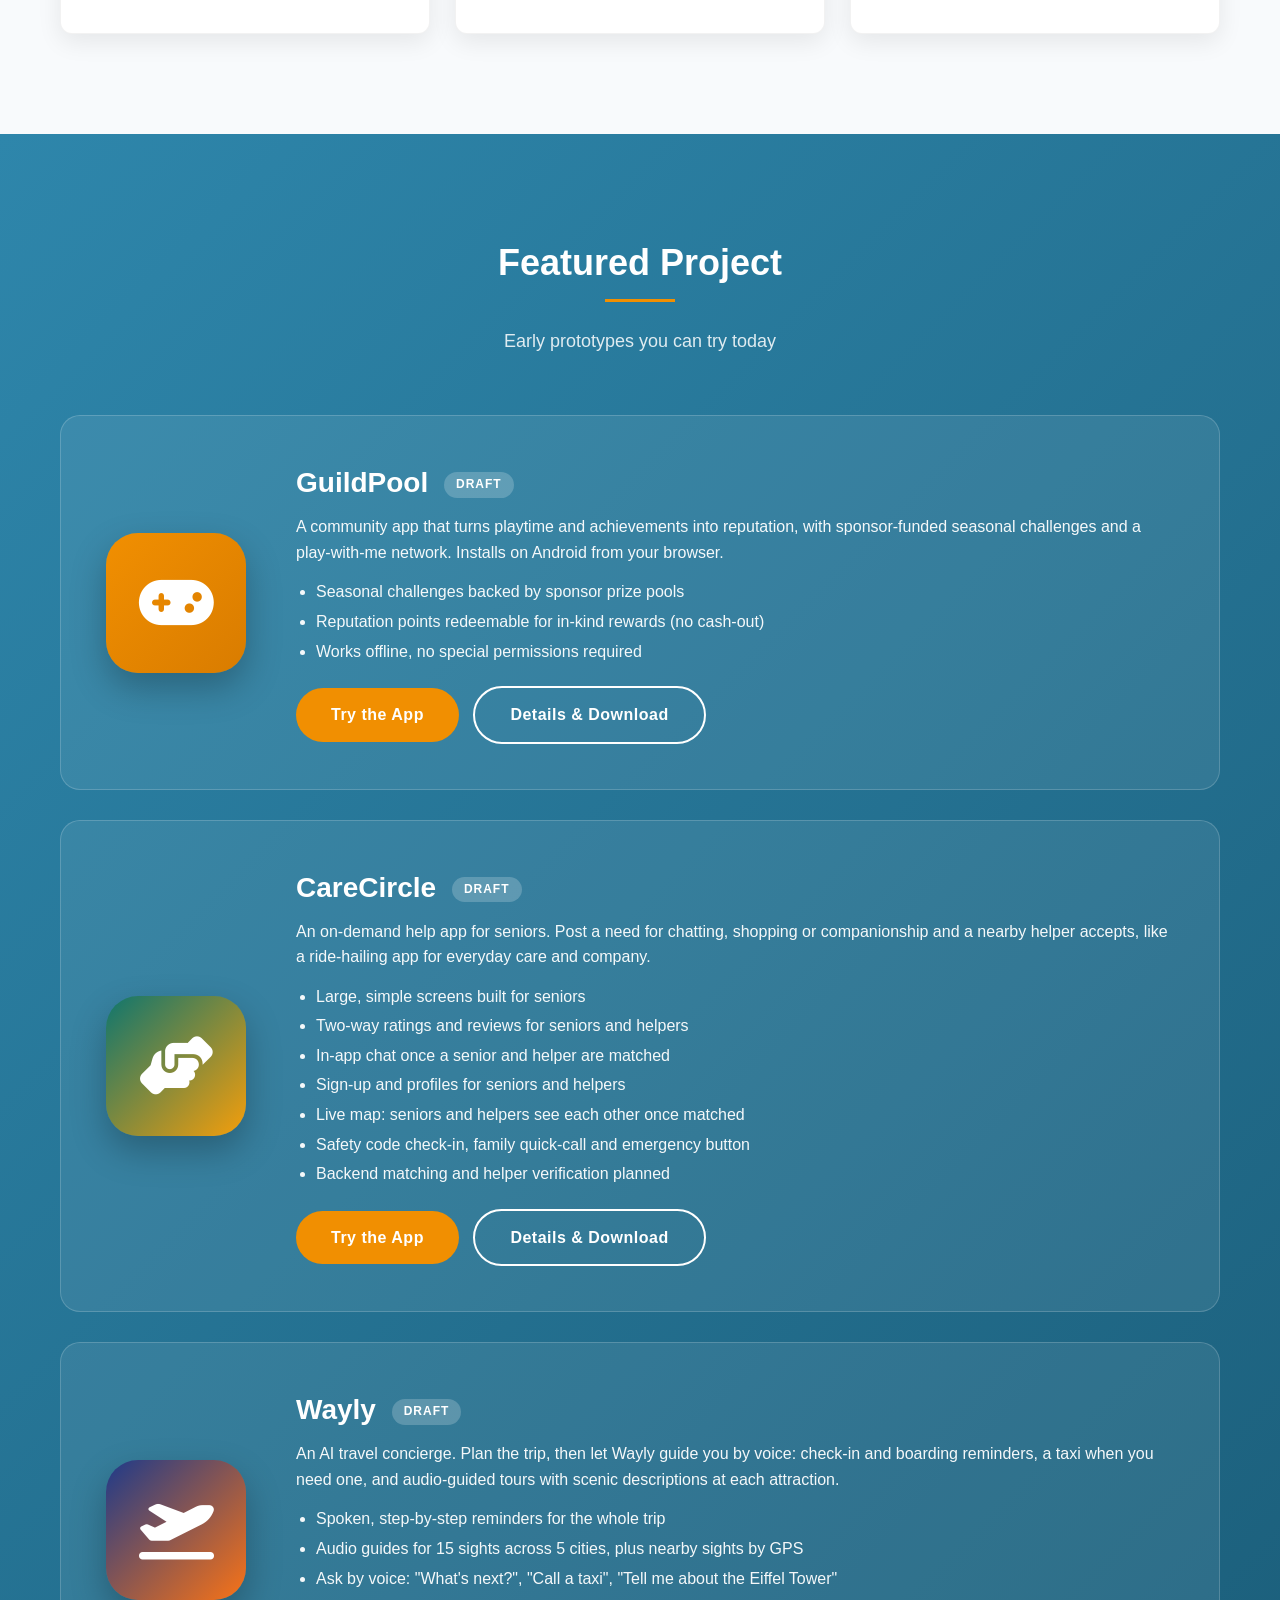
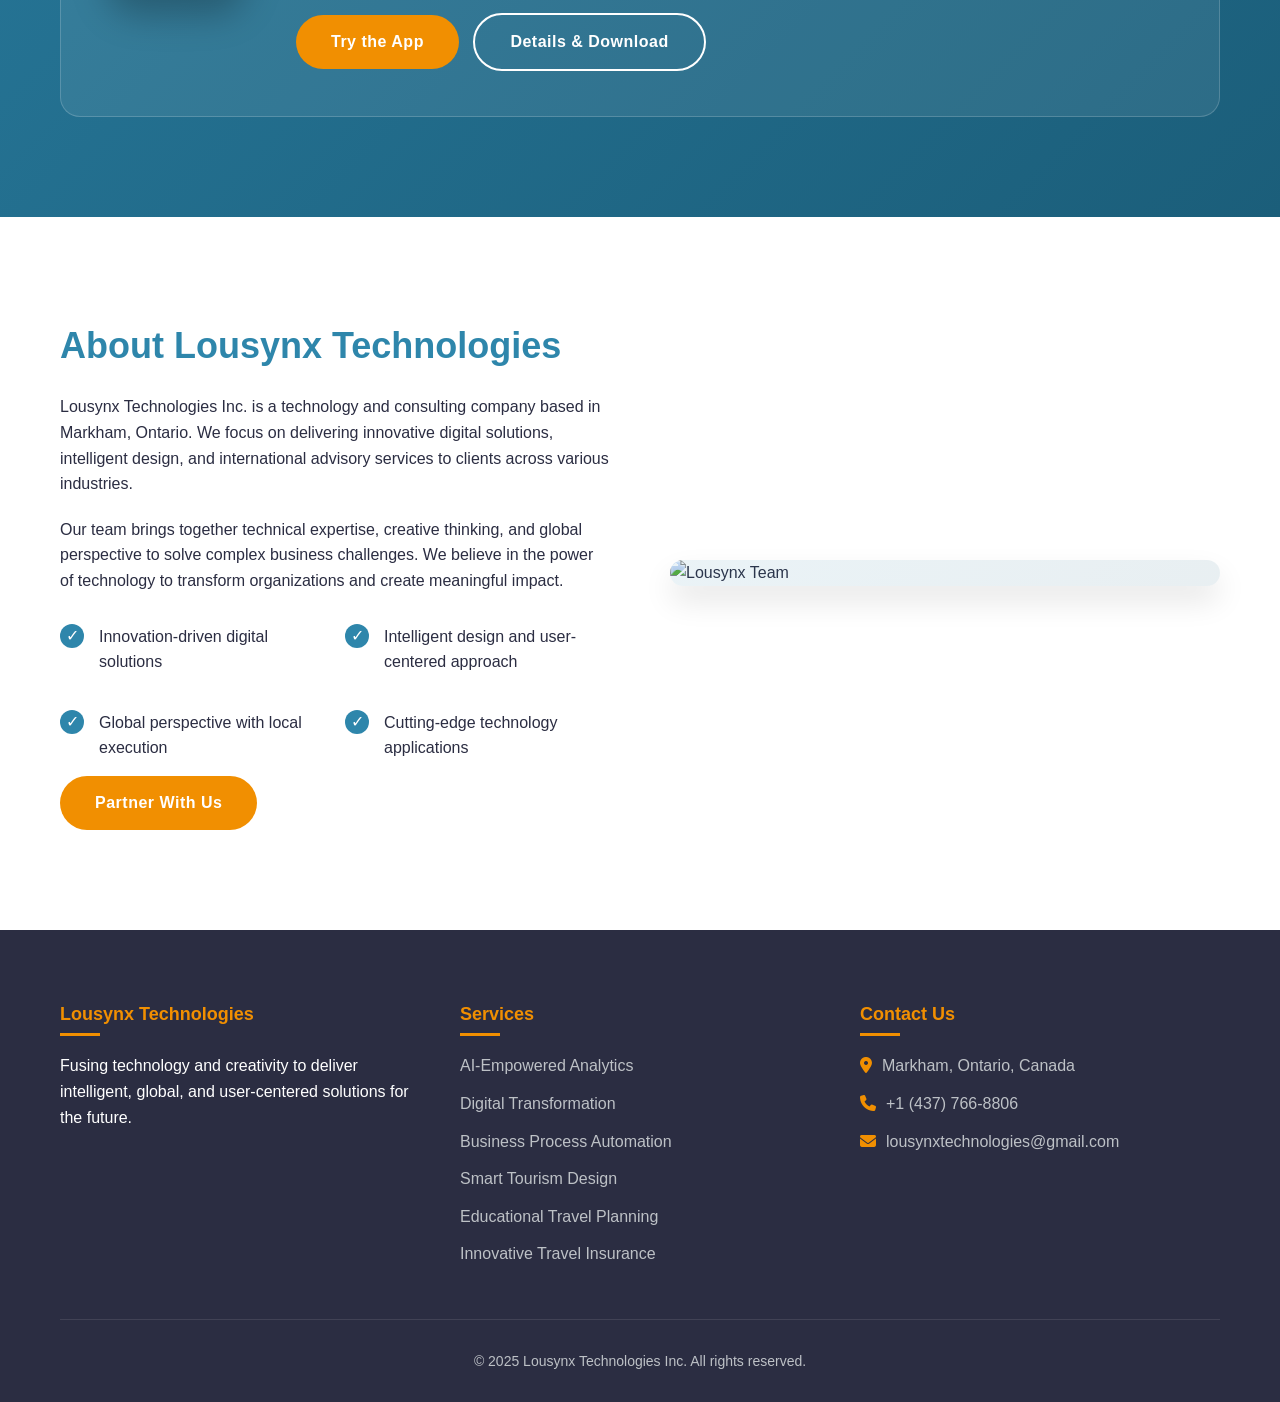
==== commit f6e7b3b4: "Add detailed pages for the six services, link them from the homepage, add sitemap and robots.txt" ====
--- a/index.html
+++ b/index.html
@@ -251,10 +251,34 @@
             overflow: hidden;
             border: 1px solid rgba(0,0,0,0.05);
             text-align: center;
-            height: 280px;
+            min-height: 330px;
             display: flex;
             flex-direction: column;
             justify-content: space-between;
+            text-decoration: none;
+            color: inherit;
+        }
+        
+        .service-more {
+            display: inline-block;
+            margin-top: 14px;
+            color: var(--primary);
+            font-weight: 600;
+            font-size: 15px;
+        }
+        
+        .service-card:hover .service-more i {
+            transform: translateX(4px);
+        }
+        
+        .service-more i {
+            transition: transform 0.3s;
+            margin-left: 4px;
+        }
+        
+        .service-card:focus-visible {
+            outline: 3px solid var(--accent);
+            outline-offset: 3px;
         }
         
         .service-card::before {
@@ -689,50 +713,56 @@
                 <p>We combine technical expertise with strategic insight to deliver comprehensive solutions for your business</p>
             </div>
             <div class="services-grid">
-                  <div class="service-card">
+                  <a class="service-card" href="services/ai-analytics.html" aria-label="AI-Empowered Analytics: learn more">
                     <div class="service-icon">
                         <i class="fas fa-brain"></i>
                     </div>
                     <h3>AI-Empowered Analytics</h3>
                     <p>Leverage AI and data analytics to gain insights and drive informed decision-making.</p>
-                </div>               
-
-                <div class="service-card">
+                    <span class="service-more">Learn more <i class="fas fa-arrow-right" aria-hidden="true"></i></span>
+                </a>               
+
+                <a class="service-card" href="services/digital-transformation.html" aria-label="Digital Transformation: learn more">
                     <div class="service-icon">
                         <i class="fas fa-code"></i>
                     </div>
                     <h3>Digital Transformation</h3>
                     <p>Custom software solutions and applications tailored to your specific business needs.</p>
-                </div>
-                <div class="service-card">
+                    <span class="service-more">Learn more <i class="fas fa-arrow-right" aria-hidden="true"></i></span>
+                </a>
+                <a class="service-card" href="services/process-automation.html" aria-label="Business Process Automation: learn more">
                     <div class="service-icon">
                         <i class="fas fa-cogs"></i>
                     </div>
                     <h3>Business Process Automation</h3>
                     <p>Streamline operations and reduce manual intervention through intelligent automation.</p>
-                </div>
+                    <span class="service-more">Learn more <i class="fas fa-arrow-right" aria-hidden="true"></i></span>
+                </a>
                
-                <div class="service-card">
+                <a class="service-card" href="services/smart-tourism.html" aria-label="Smart Tourism Design: learn more">
                     <div class="service-icon">
                         <i class="fas fa-map-marked-alt"></i>
                     </div>
                     <h3>Smart Tourism Design</h3>
                     <p>Innovative solutions for tourism, including digital experiences and destination planning.</p>
-                </div>
-                <div class="service-card">
+                    <span class="service-more">Learn more <i class="fas fa-arrow-right" aria-hidden="true"></i></span>
+                </a>
+                <a class="service-card" href="services/educational-travel.html" aria-label="Educational Travel Planning: learn more">
                     <div class="service-icon">
                         <i class="fas fa-graduation-cap"></i>
                     </div>
                     <h3>Educational Travel Planning</h3>
                     <p>Designing meaningful international learning experiences combining education and culture.</p>
-                </div>
-                <div class="service-card">
+                    <span class="service-more">Learn more <i class="fas fa-arrow-right" aria-hidden="true"></i></span>
+                </a>
+                <a class="service-card" href="services/travel-insurance.html" aria-label="Innovative Travel Insurance: learn more">
                     <div class="service-icon">
                         <i class="fas fa-shield-alt"></i>
                     </div>
                     <h3>Innovative Travel Insurance</h3>
                     <p>Technology-driven insurance products leveraging data and emerging technologies.</p>
-                </div>
+                    <span class="service-more">Learn more <i class="fas fa-arrow-right" aria-hidden="true"></i></span>
+                </a>
             </div>
         </div>
     </section>
@@ -849,12 +879,12 @@
                 <div class="footer-column">
                     <h3>Services</h3>
                     <ul>
-                        <li><a href="#">AI Emplowered Analytics</a></li>
-                       <li><a href="#">Digital Transformation</a></li>
-                        <li><a href="#">Business Process Automation</a></li>                        
-                        <li><a href="#">Smart Tourism</a></li>
-                        <li><a href="#">Educational Travel</a></li>
-                        <li><a href="#">Travel Insurance</a></li>
+                        <li><a href="services/ai-analytics.html">AI-Empowered Analytics</a></li>
+                       <li><a href="services/digital-transformation.html">Digital Transformation</a></li>
+                        <li><a href="services/process-automation.html">Business Process Automation</a></li>                        
+                        <li><a href="services/smart-tourism.html">Smart Tourism Design</a></li>
+                        <li><a href="services/educational-travel.html">Educational Travel Planning</a></li>
+                        <li><a href="services/travel-insurance.html">Innovative Travel Insurance</a></li>
                     </ul>
                 </div>
                 <div class="footer-column">
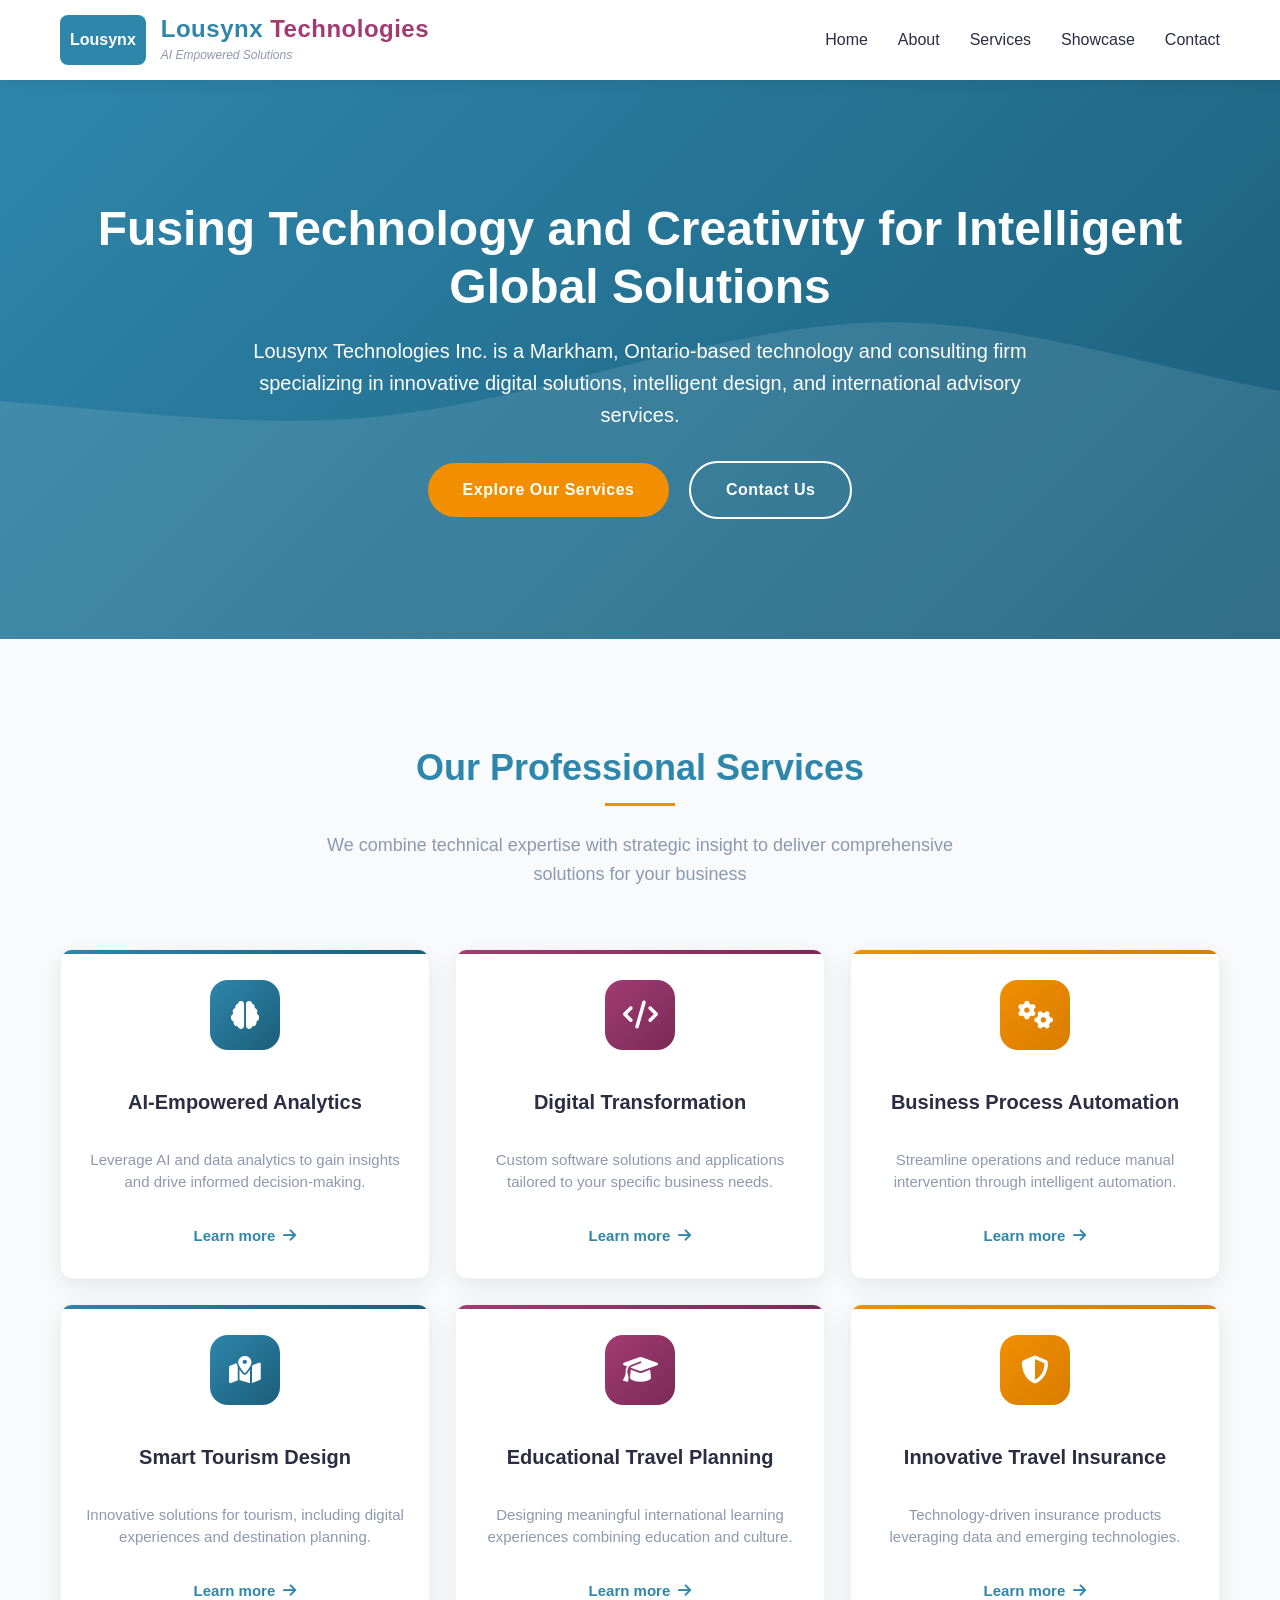
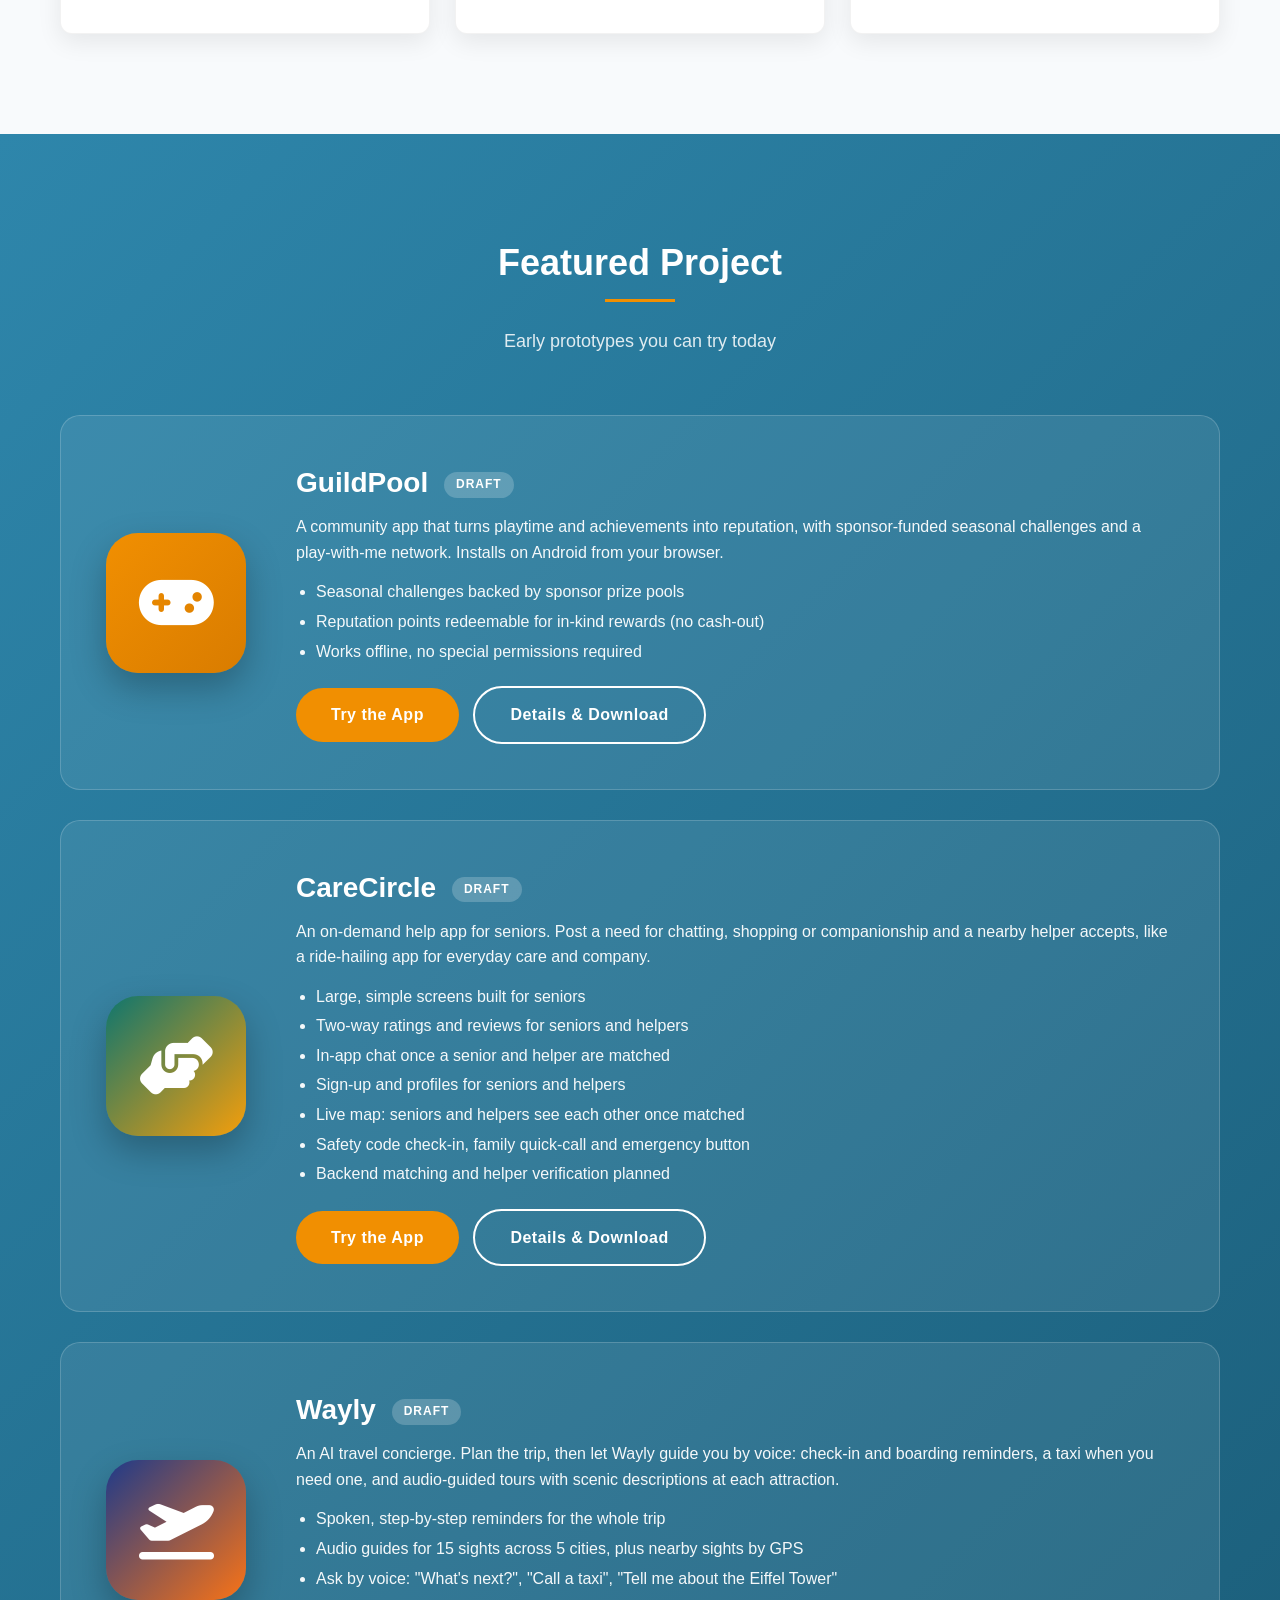
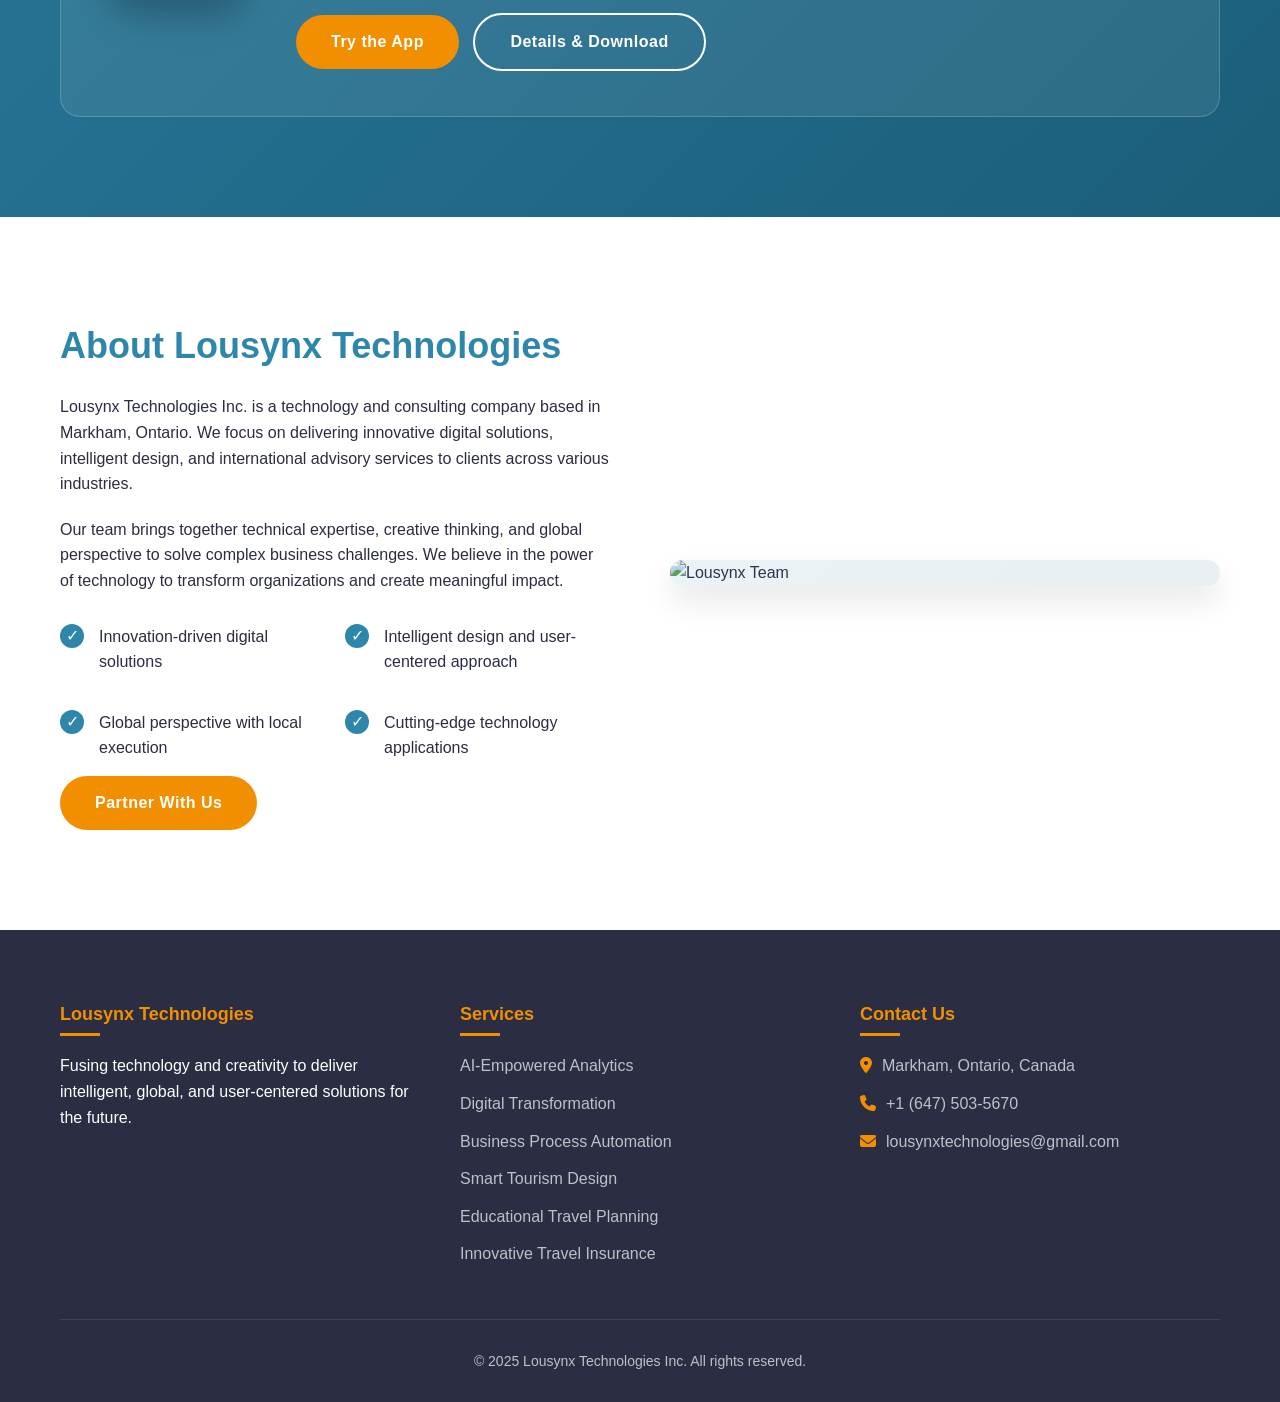
==== commit c3cd0382: "Update contact phone number to +1 (647) 503-5670" ====
--- a/index.html
+++ b/index.html
@@ -896,7 +896,7 @@
                         </li>
                         <li>
                             <span class="contact-icon"><i class="fas fa-phone"></i></span>
-                            <span>+1 (437) 766-8806</span>
+                            <span>+1 (647) 503-5670</span>
                         </li>
                         <li>
                             <span class="contact-icon"><i class="fas fa-envelope"></i></span>
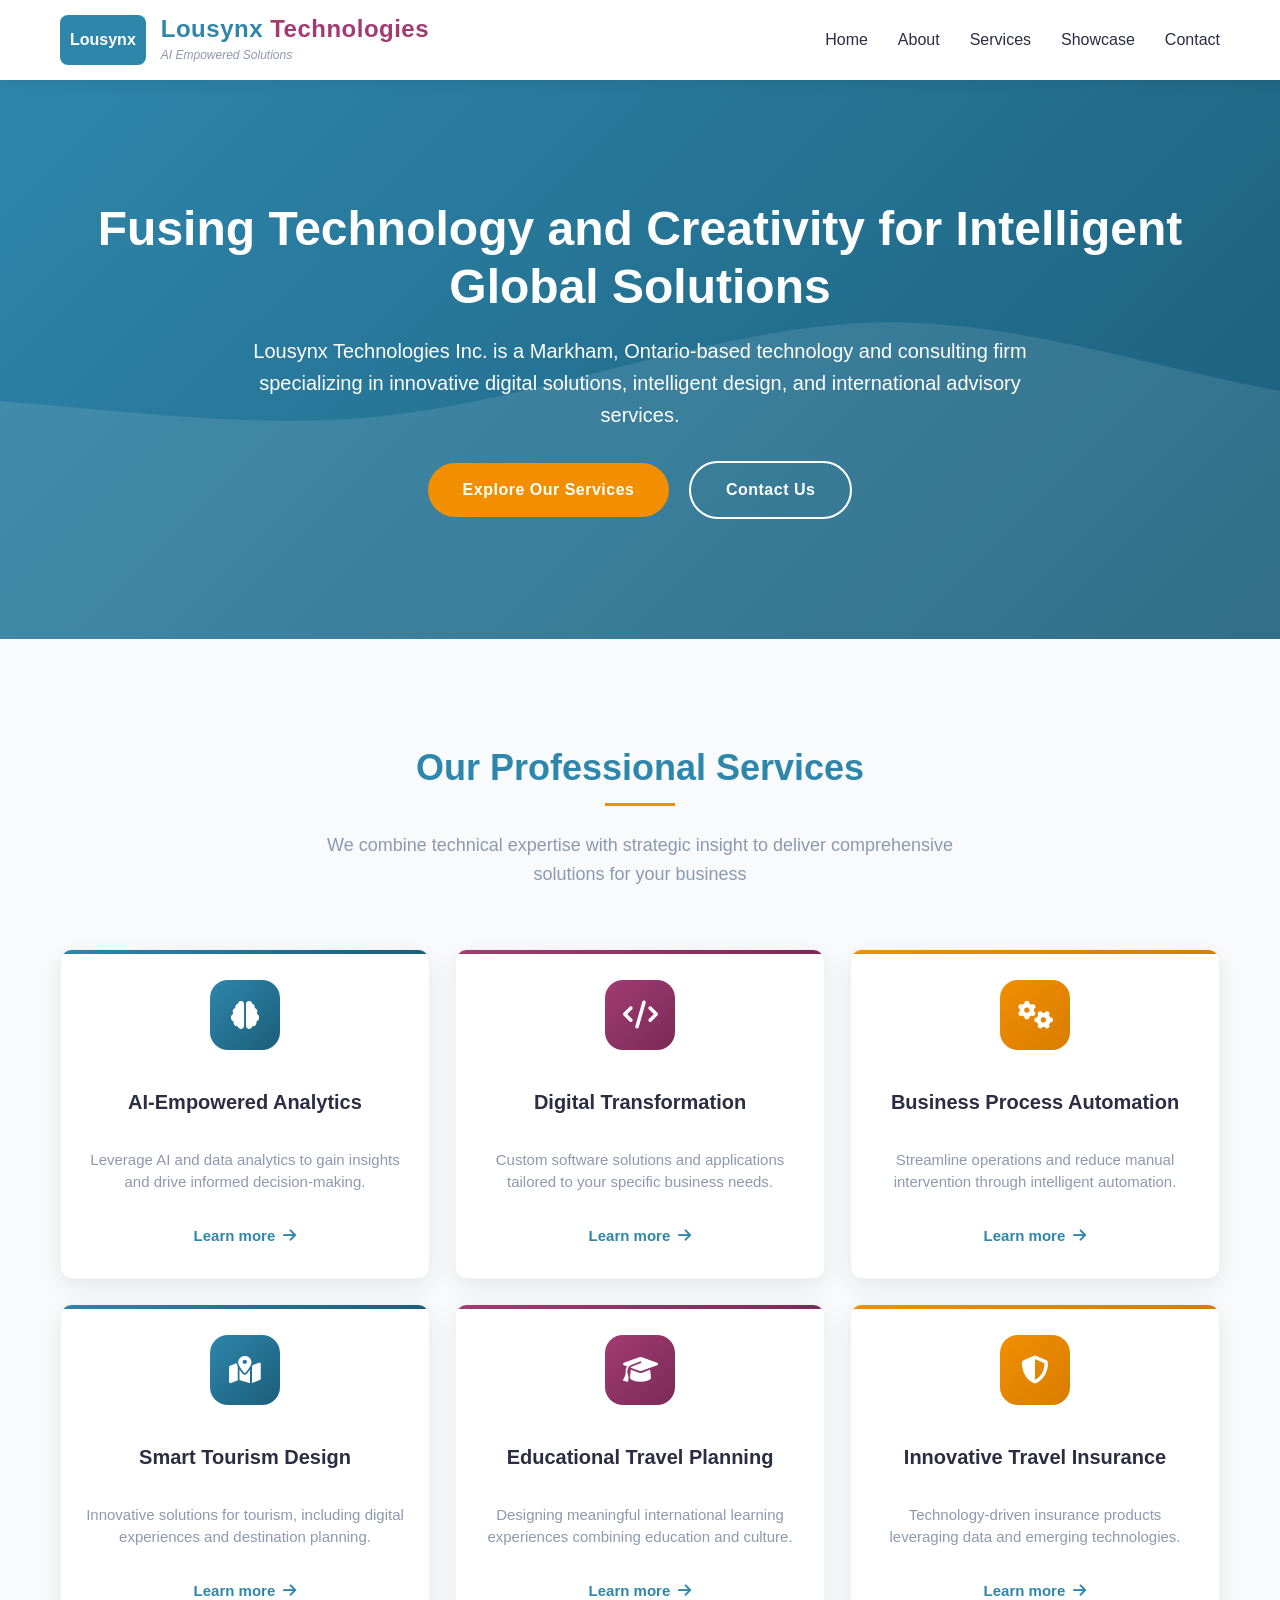
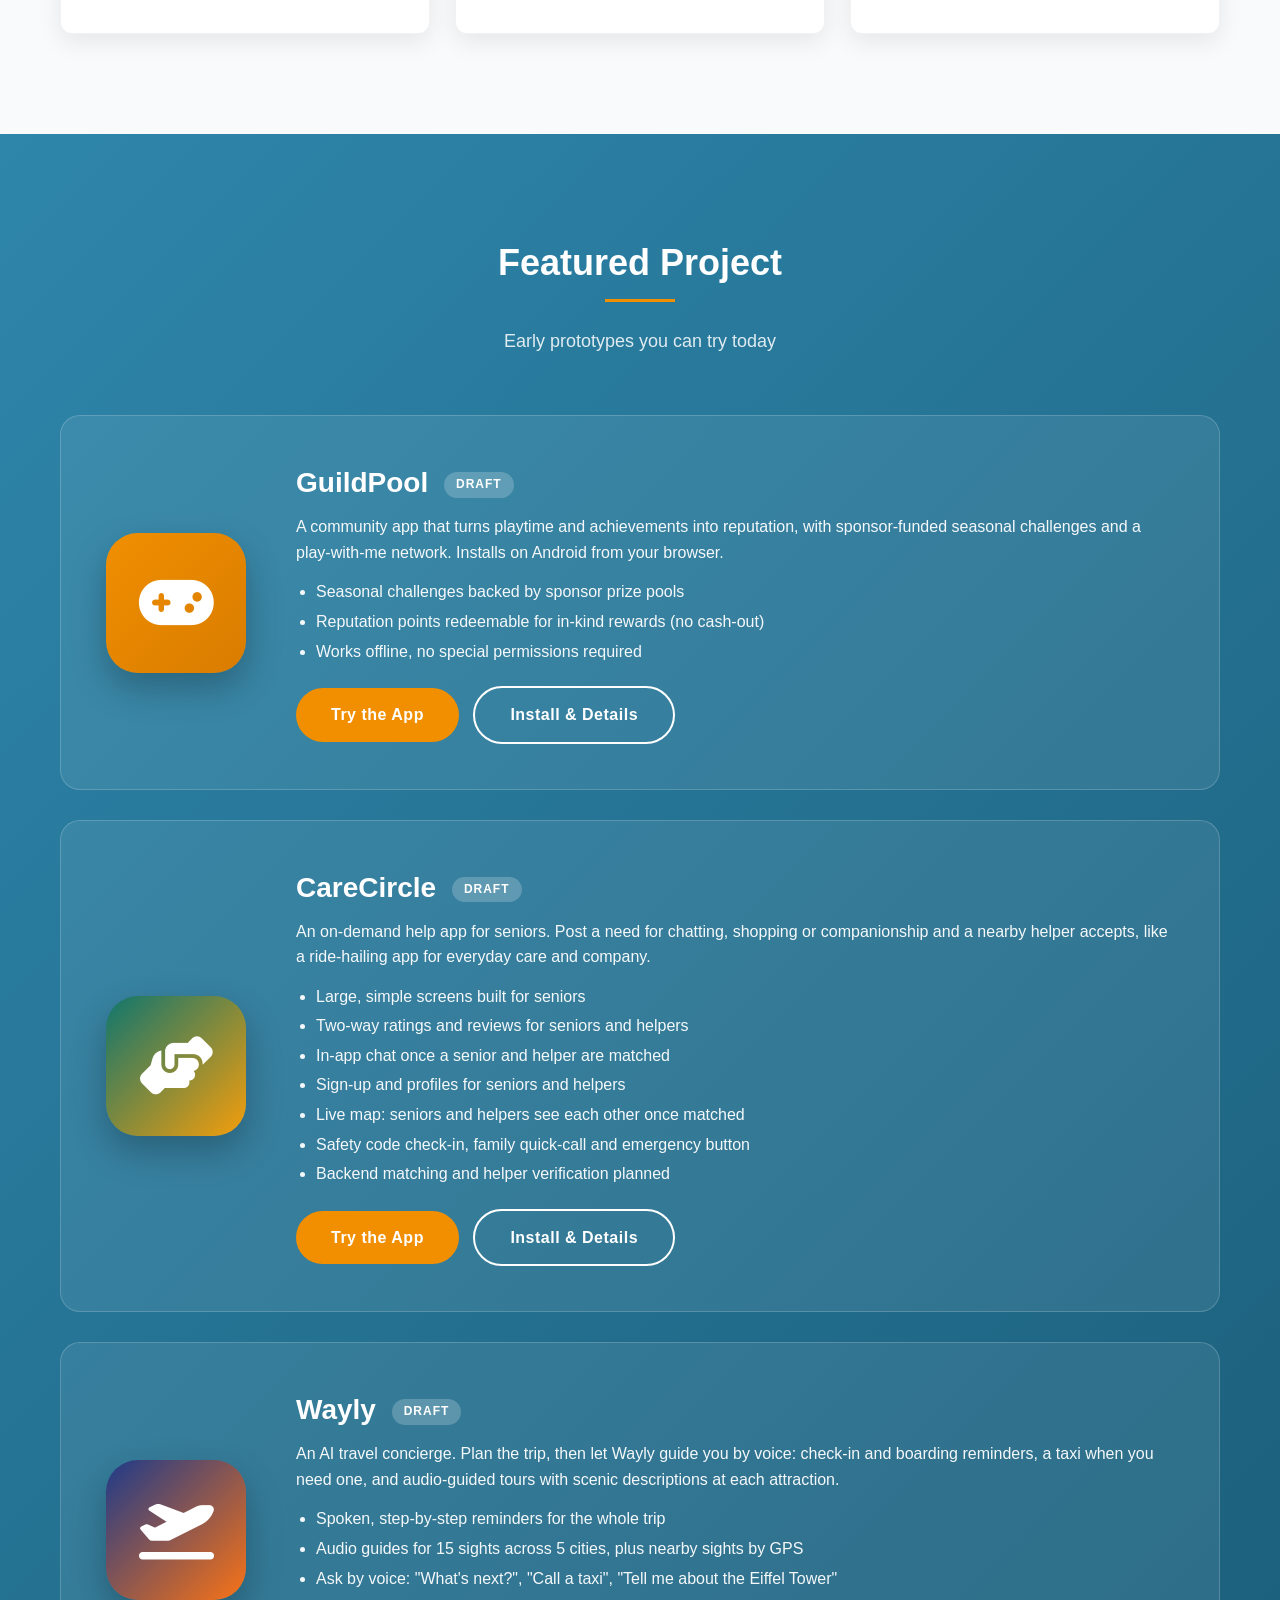
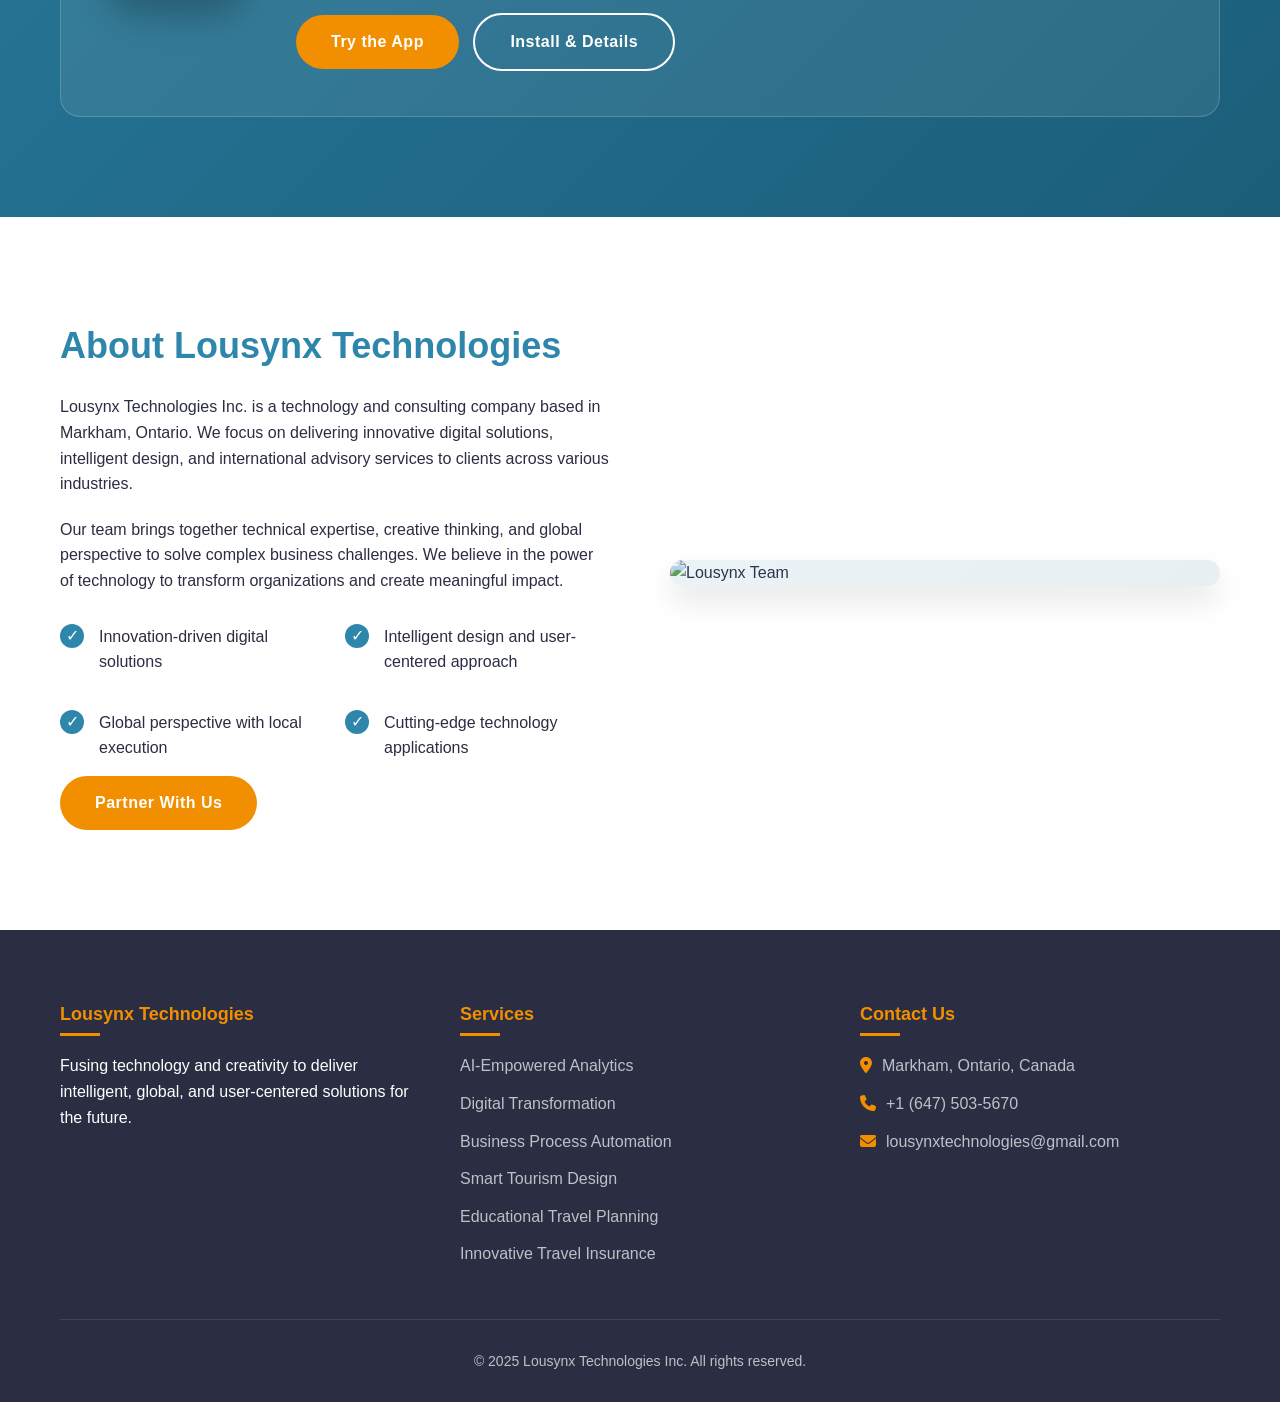
==== commit aec988f2: "Add Android APK installers and iPhone Home Screen install guides for the three showcase apps; remove" ====
--- a/index.html
+++ b/index.html
@@ -785,7 +785,7 @@
                         <li>Works offline, no special permissions required</li>
                     </ul>
                     <a href="guildpool/app.html" class="btn">Try the App</a>
-                    <a href="guildpool/" class="btn btn-outline">Details &amp; Download</a>
+                    <a href="guildpool/" class="btn btn-outline">Install &amp; Details</a>
                 </div>
             </div>
             <div class="showcase-card">
@@ -803,7 +803,7 @@
                         <li>Backend matching and helper verification planned</li>
                     </ul>
                     <a href="carecircle/app.html" class="btn">Try the App</a>
-                    <a href="carecircle/" class="btn btn-outline">Details &amp; Download</a>
+                    <a href="carecircle/" class="btn btn-outline">Install &amp; Details</a>
                 </div>
             </div>
             <div class="showcase-card">
@@ -817,7 +817,7 @@
                         <li>Ask by voice: "What's next?", "Call a taxi", "Tell me about the Eiffel Tower"</li>
                     </ul>
                     <a href="wayly/app.html" class="btn">Try the App</a>
-                    <a href="wayly/" class="btn btn-outline">Details &amp; Download</a>
+                    <a href="wayly/" class="btn btn-outline">Install &amp; Details</a>
                 </div>
             </div>
         </div>
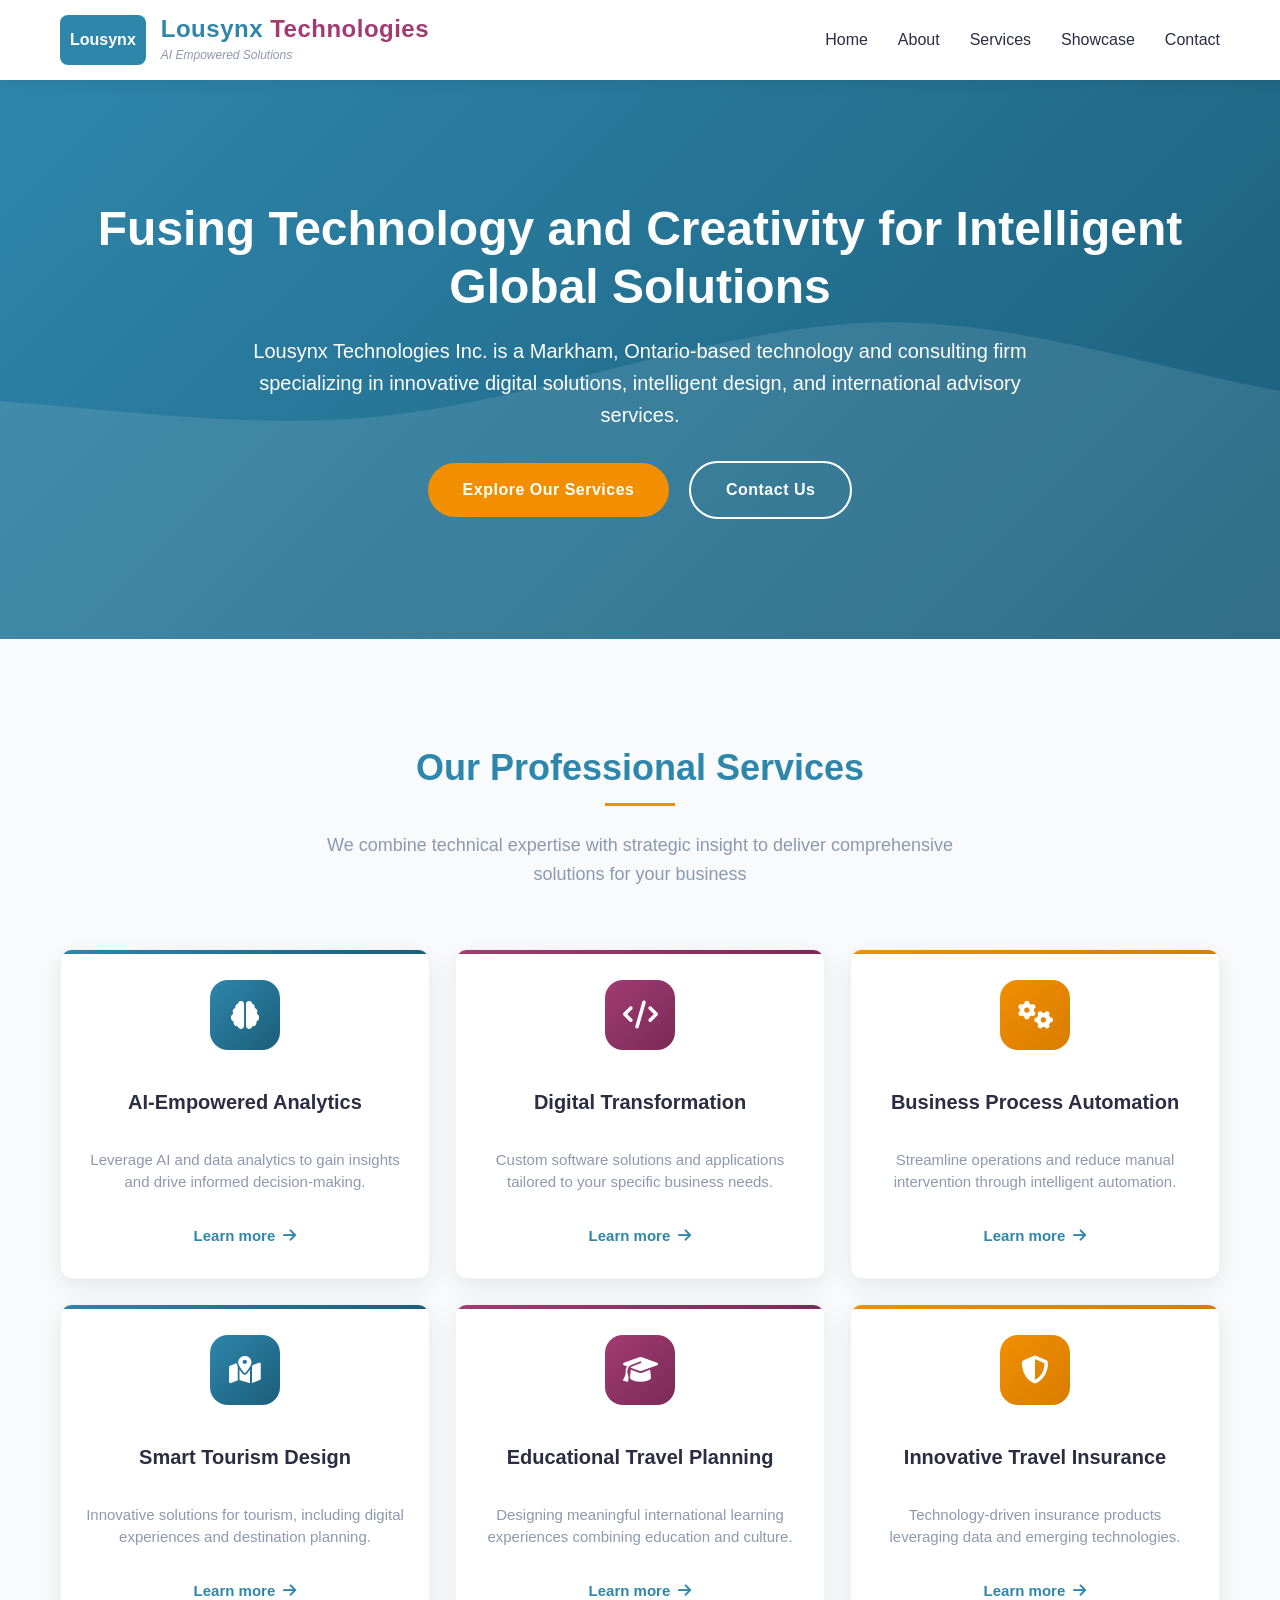
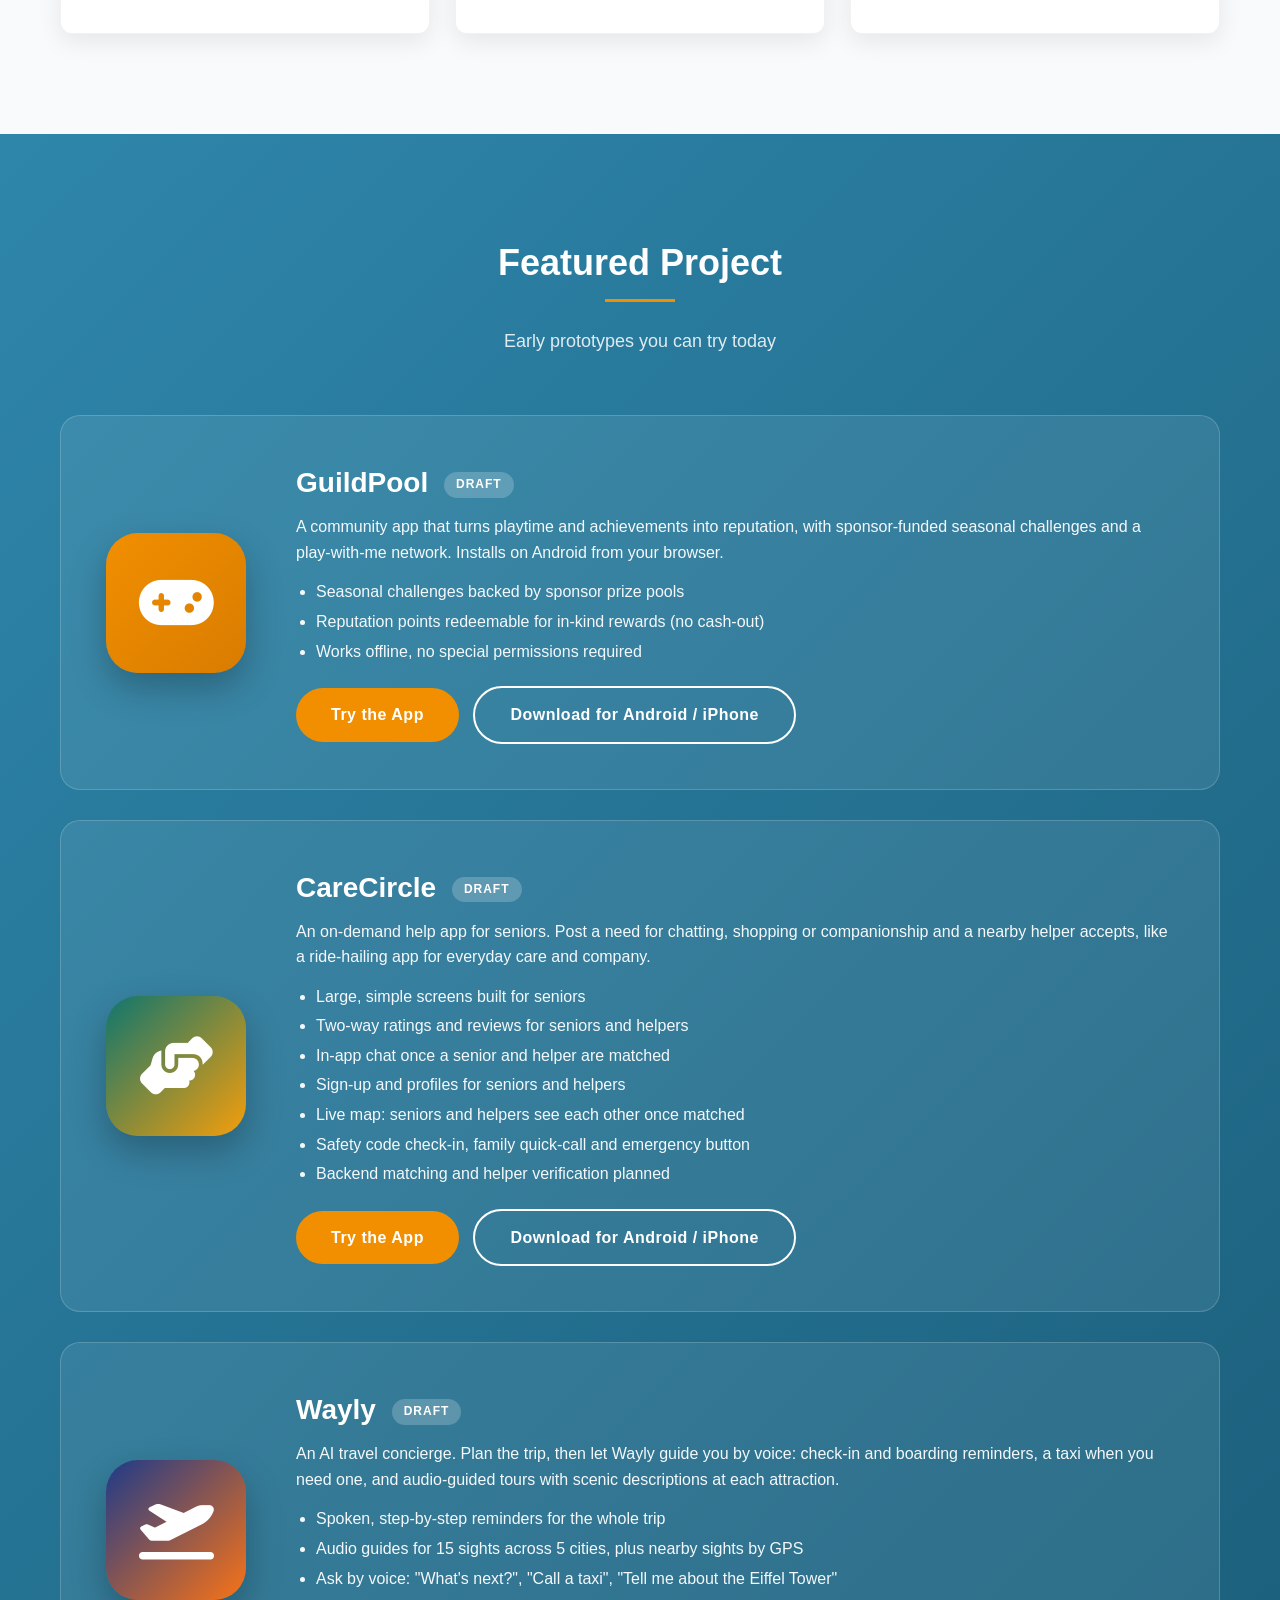
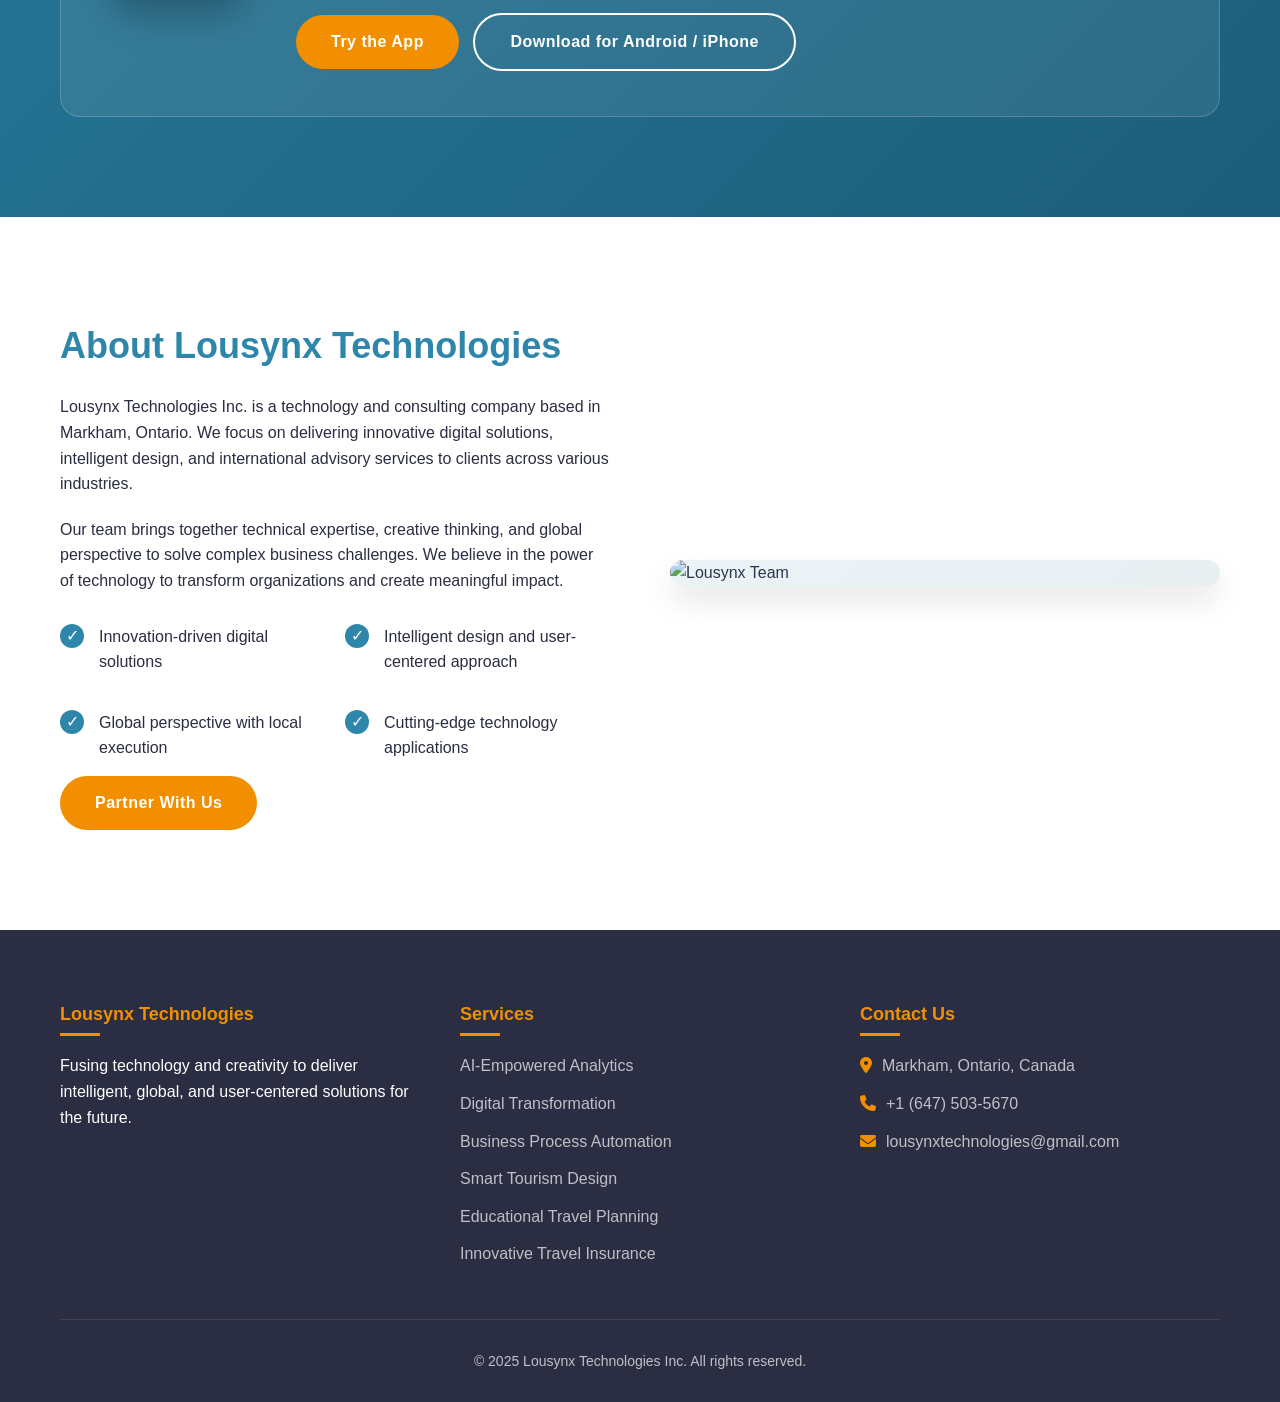
==== commit f198c29f: "Add iPhone installer profiles (Web Clip .mobileconfig); simplify app pages to Try / Android / iPhone" ====
--- a/index.html
+++ b/index.html
@@ -785,7 +785,7 @@
                         <li>Works offline, no special permissions required</li>
                     </ul>
                     <a href="guildpool/app.html" class="btn">Try the App</a>
-                    <a href="guildpool/" class="btn btn-outline">Install &amp; Details</a>
+                    <a href="guildpool/" class="btn btn-outline">Download for Android / iPhone</a>
                 </div>
             </div>
             <div class="showcase-card">
@@ -803,7 +803,7 @@
                         <li>Backend matching and helper verification planned</li>
                     </ul>
                     <a href="carecircle/app.html" class="btn">Try the App</a>
-                    <a href="carecircle/" class="btn btn-outline">Install &amp; Details</a>
+                    <a href="carecircle/" class="btn btn-outline">Download for Android / iPhone</a>
                 </div>
             </div>
             <div class="showcase-card">
@@ -817,7 +817,7 @@
                         <li>Ask by voice: "What's next?", "Call a taxi", "Tell me about the Eiffel Tower"</li>
                     </ul>
                     <a href="wayly/app.html" class="btn">Try the App</a>
-                    <a href="wayly/" class="btn btn-outline">Install &amp; Details</a>
+                    <a href="wayly/" class="btn btn-outline">Download for Android / iPhone</a>
                 </div>
             </div>
         </div>
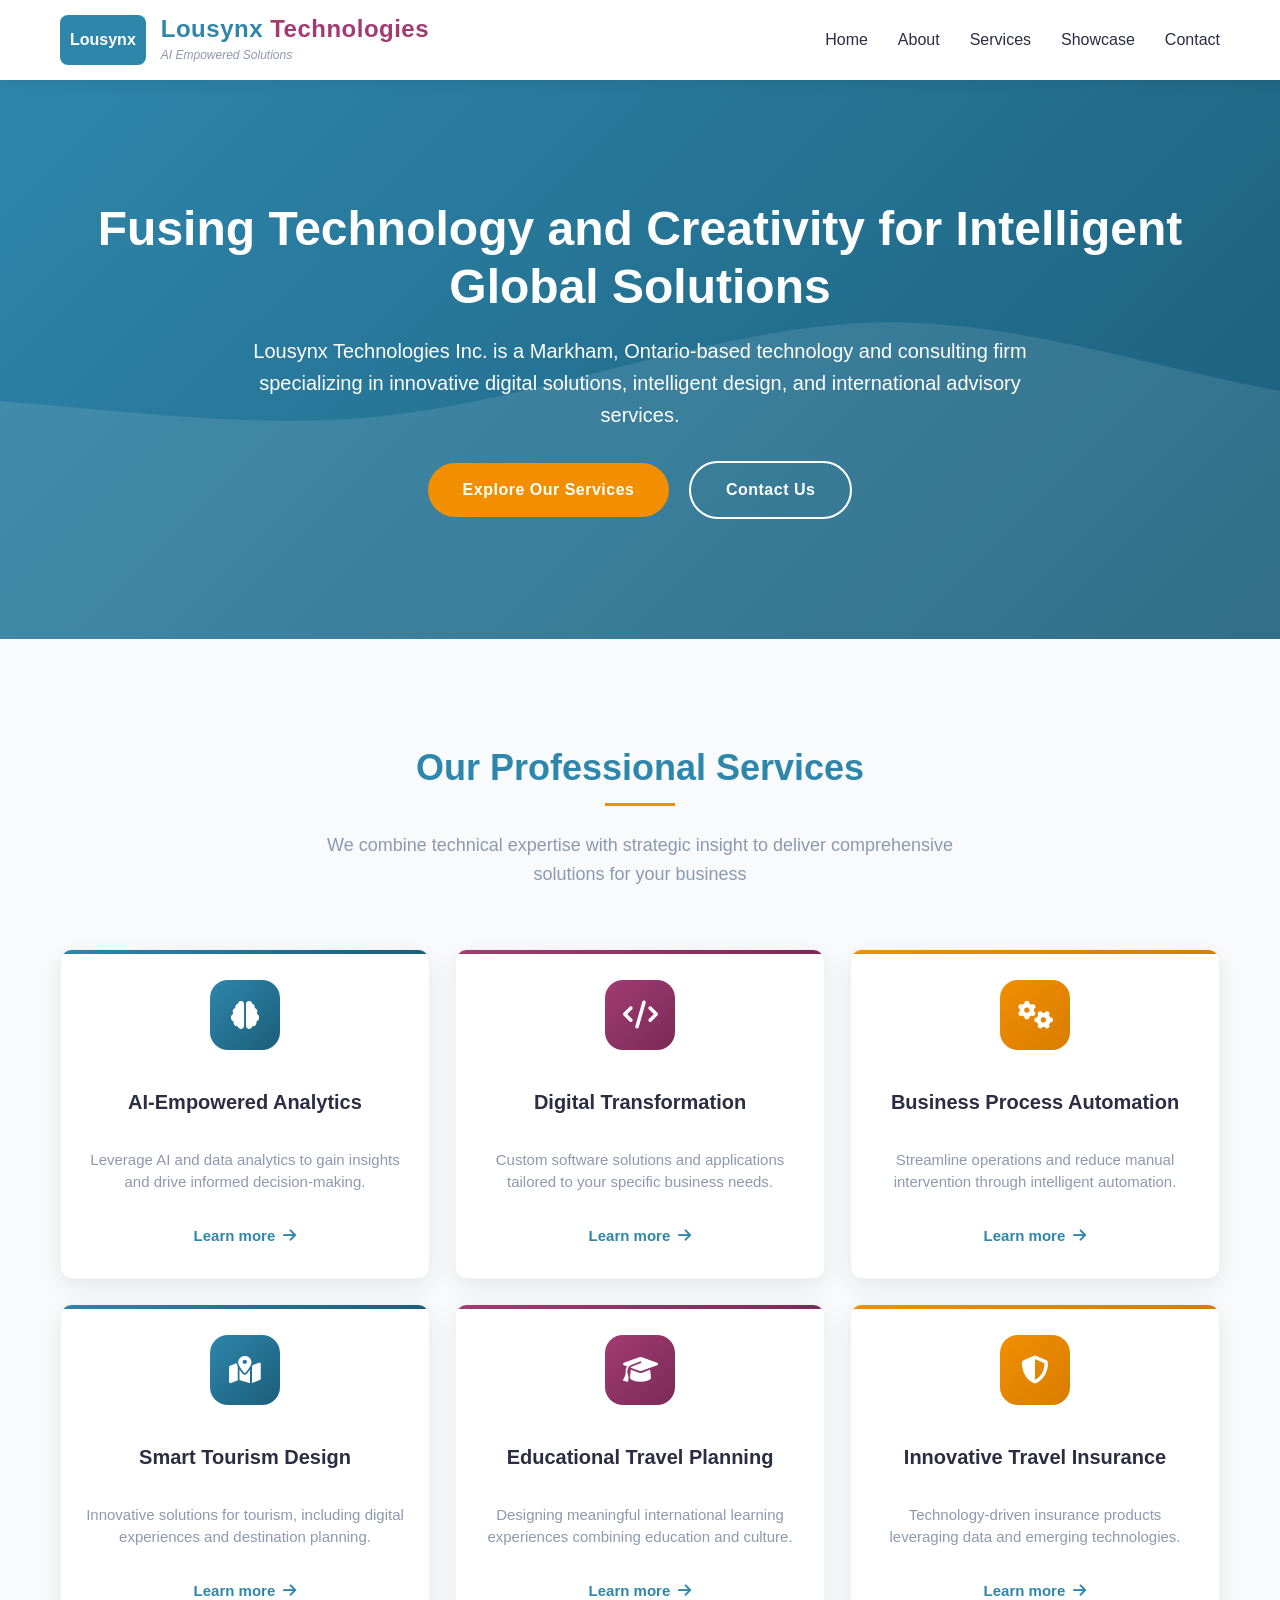
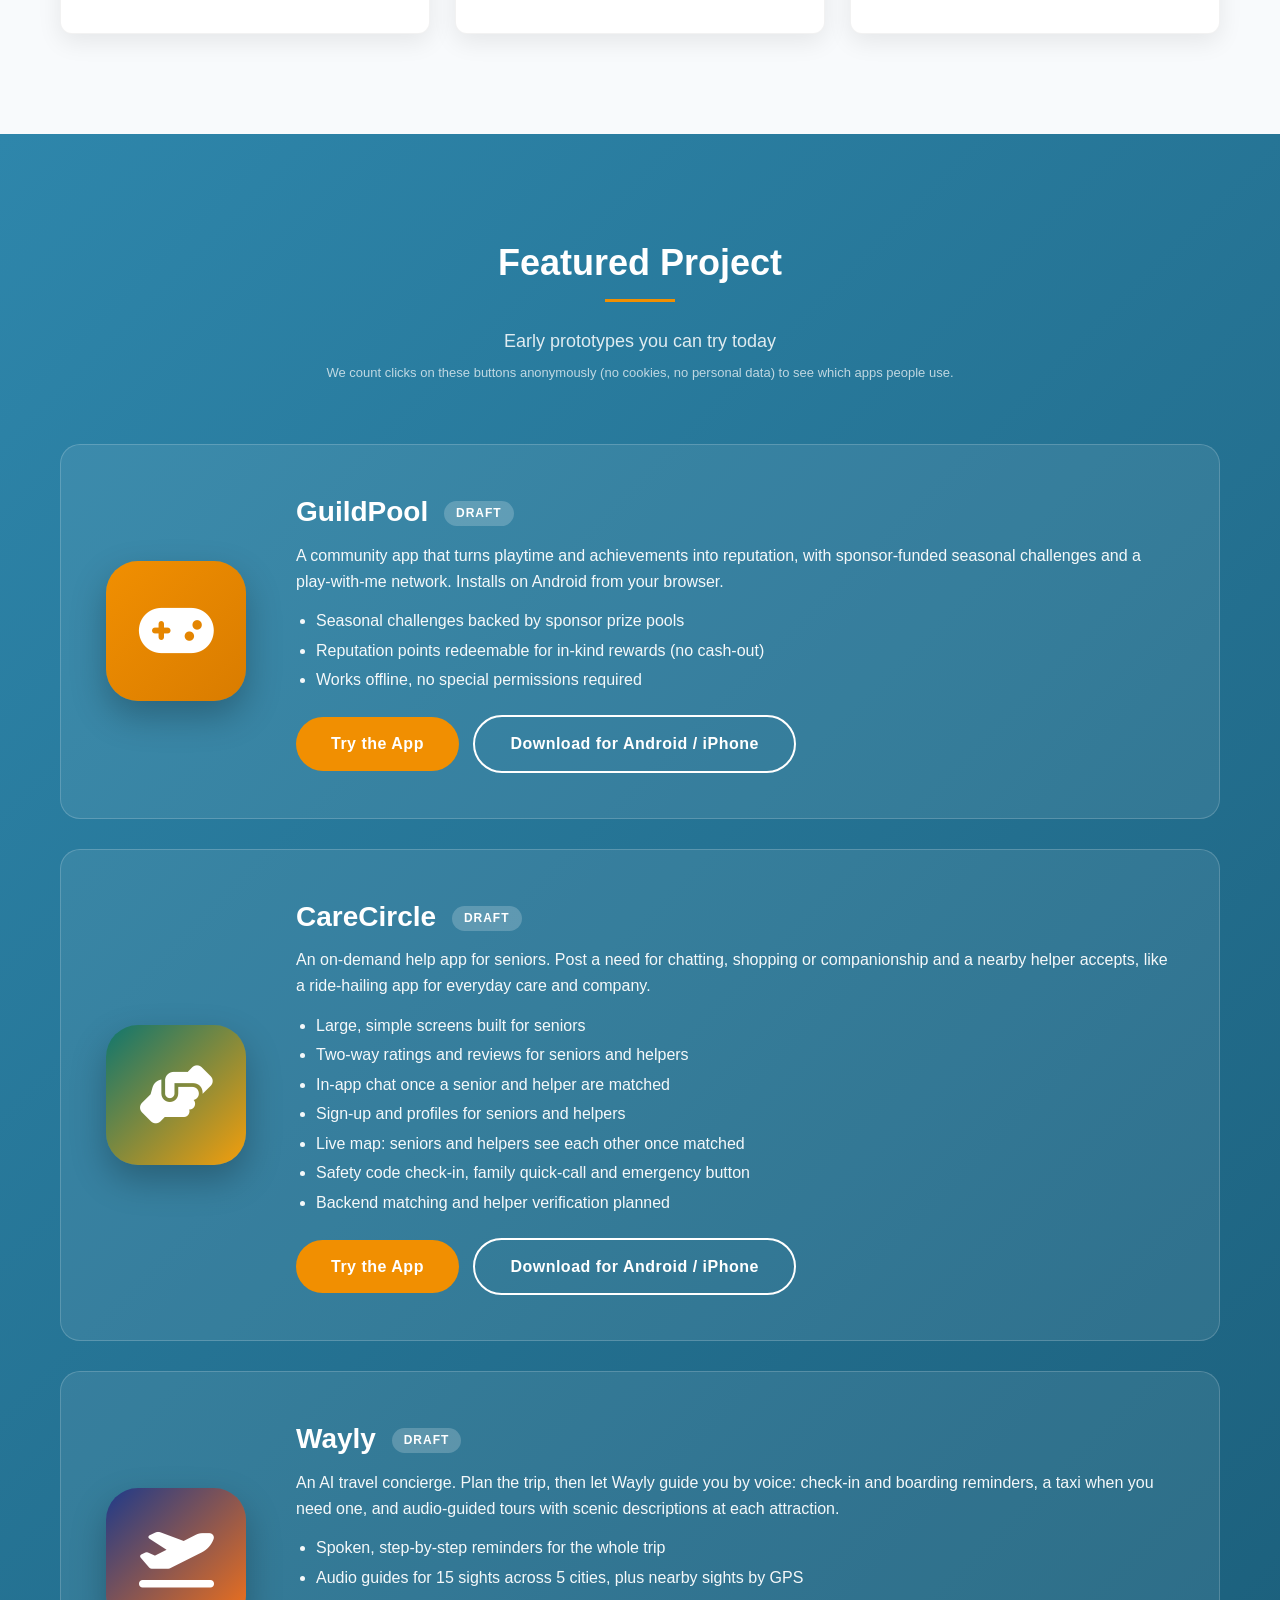
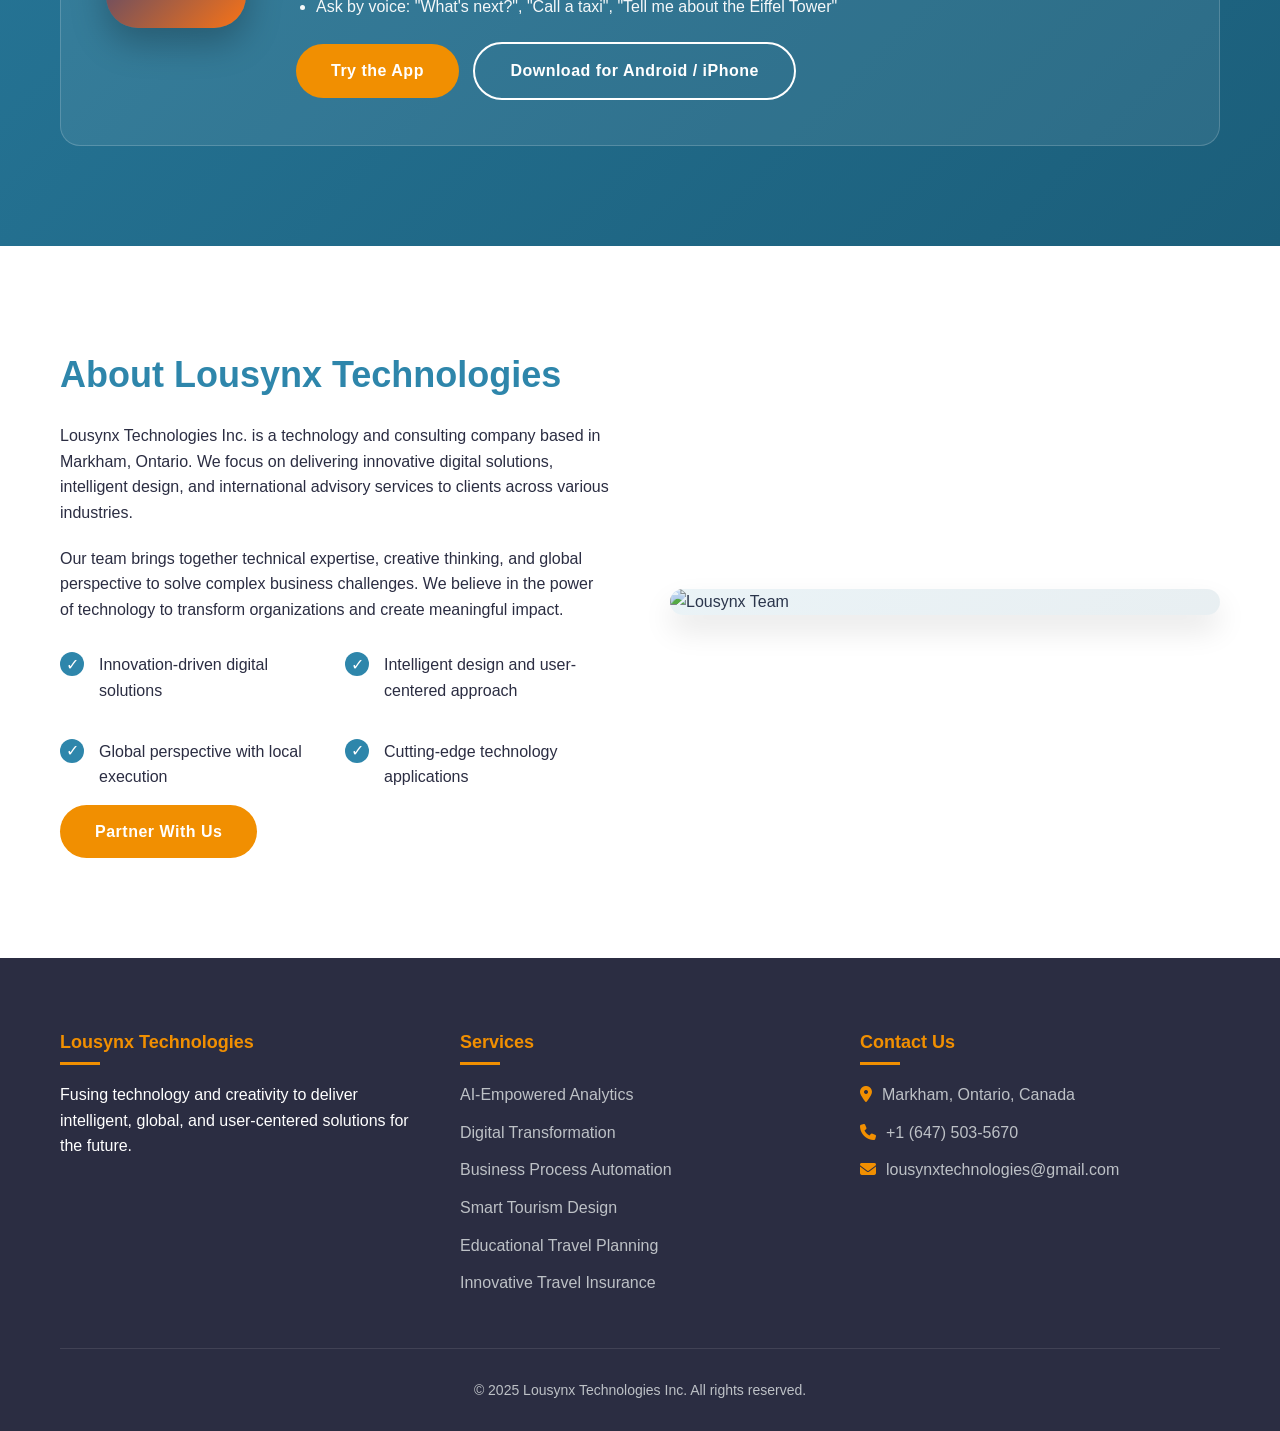
==== commit 2fab6871: "Add anonymous click counting hooks (inactive until the Apps Script endpoint is set)" ====
--- a/index.html
+++ b/index.html
@@ -773,6 +773,7 @@
             <div class="section-title">
                 <h2 style="color:white">Featured Project</h2>
                 <p style="color:rgba(255,255,255,0.85)">Early prototypes you can try today</p>
+                <p style="color:rgba(255,255,255,0.7);font-size:13px;margin-top:8px">We count clicks on these buttons anonymously (no cookies, no personal data) to see which apps people use.</p>
             </div>
             <div class="showcase-card">
                 <div class="showcase-icon"><i class="fas fa-gamepad"></i></div>
@@ -784,7 +785,7 @@
                         <li>Reputation points redeemable for in-kind rewards (no cash-out)</li>
                         <li>Works offline, no special permissions required</li>
                     </ul>
-                    <a href="guildpool/app.html" class="btn">Try the App</a>
+                    <a href="guildpool/app.html" class="btn" data-track="try" data-app="guildpool" data-src="home">Try the App</a>
                     <a href="guildpool/" class="btn btn-outline">Download for Android / iPhone</a>
                 </div>
             </div>
@@ -802,7 +803,7 @@
                         <li>Safety code check-in, family quick-call and emergency button</li>
                         <li>Backend matching and helper verification planned</li>
                     </ul>
-                    <a href="carecircle/app.html" class="btn">Try the App</a>
+                    <a href="carecircle/app.html" class="btn" data-track="try" data-app="carecircle" data-src="home">Try the App</a>
                     <a href="carecircle/" class="btn btn-outline">Download for Android / iPhone</a>
                 </div>
             </div>
@@ -816,7 +817,7 @@
                         <li>Audio guides for 15 sights across 5 cities, plus nearby sights by GPS</li>
                         <li>Ask by voice: "What's next?", "Call a taxi", "Tell me about the Eiffel Tower"</li>
                     </ul>
-                    <a href="wayly/app.html" class="btn">Try the App</a>
+                    <a href="wayly/app.html" class="btn" data-track="try" data-app="wayly" data-src="home">Try the App</a>
                     <a href="wayly/" class="btn btn-outline">Download for Android / iPhone</a>
                 </div>
             </div>
@@ -910,5 +911,6 @@
             </div>
         </div>
     </footer>
+<script src="track.js" defer></script>
 </body>
 </html>
